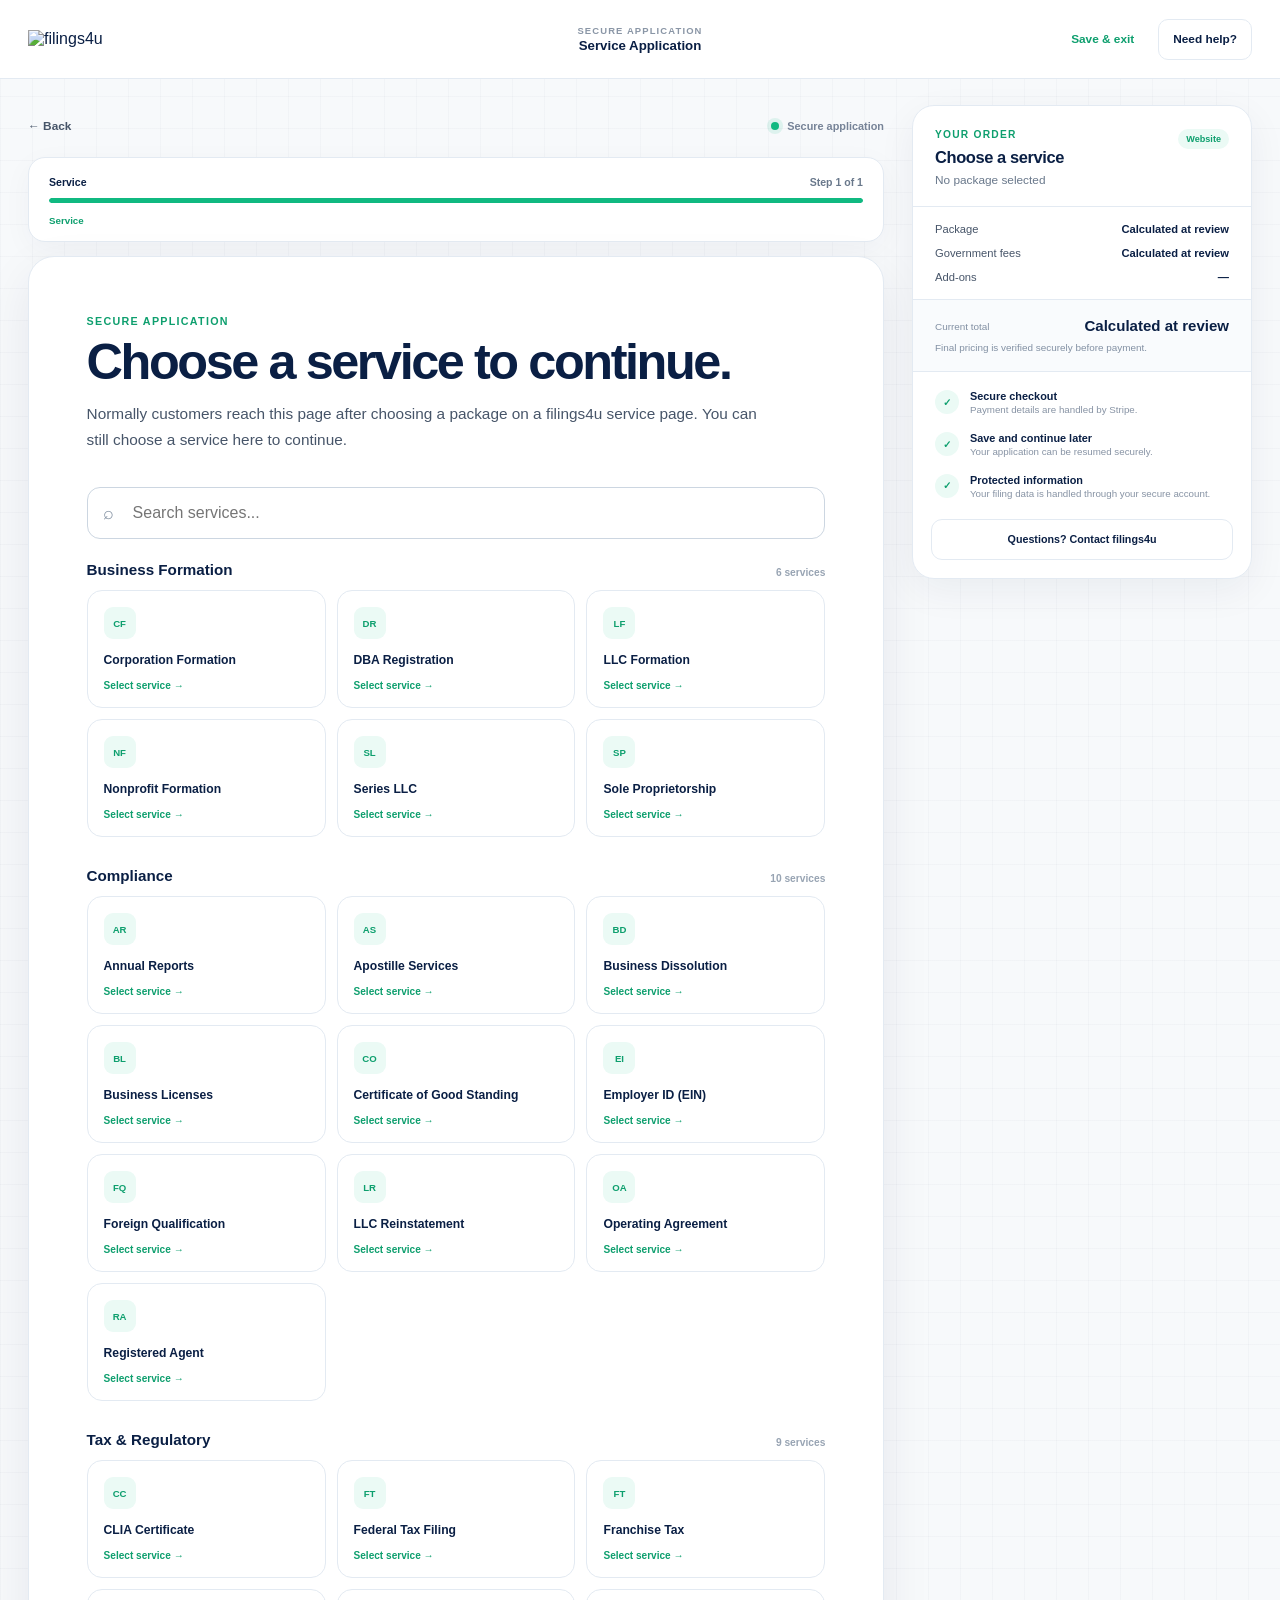
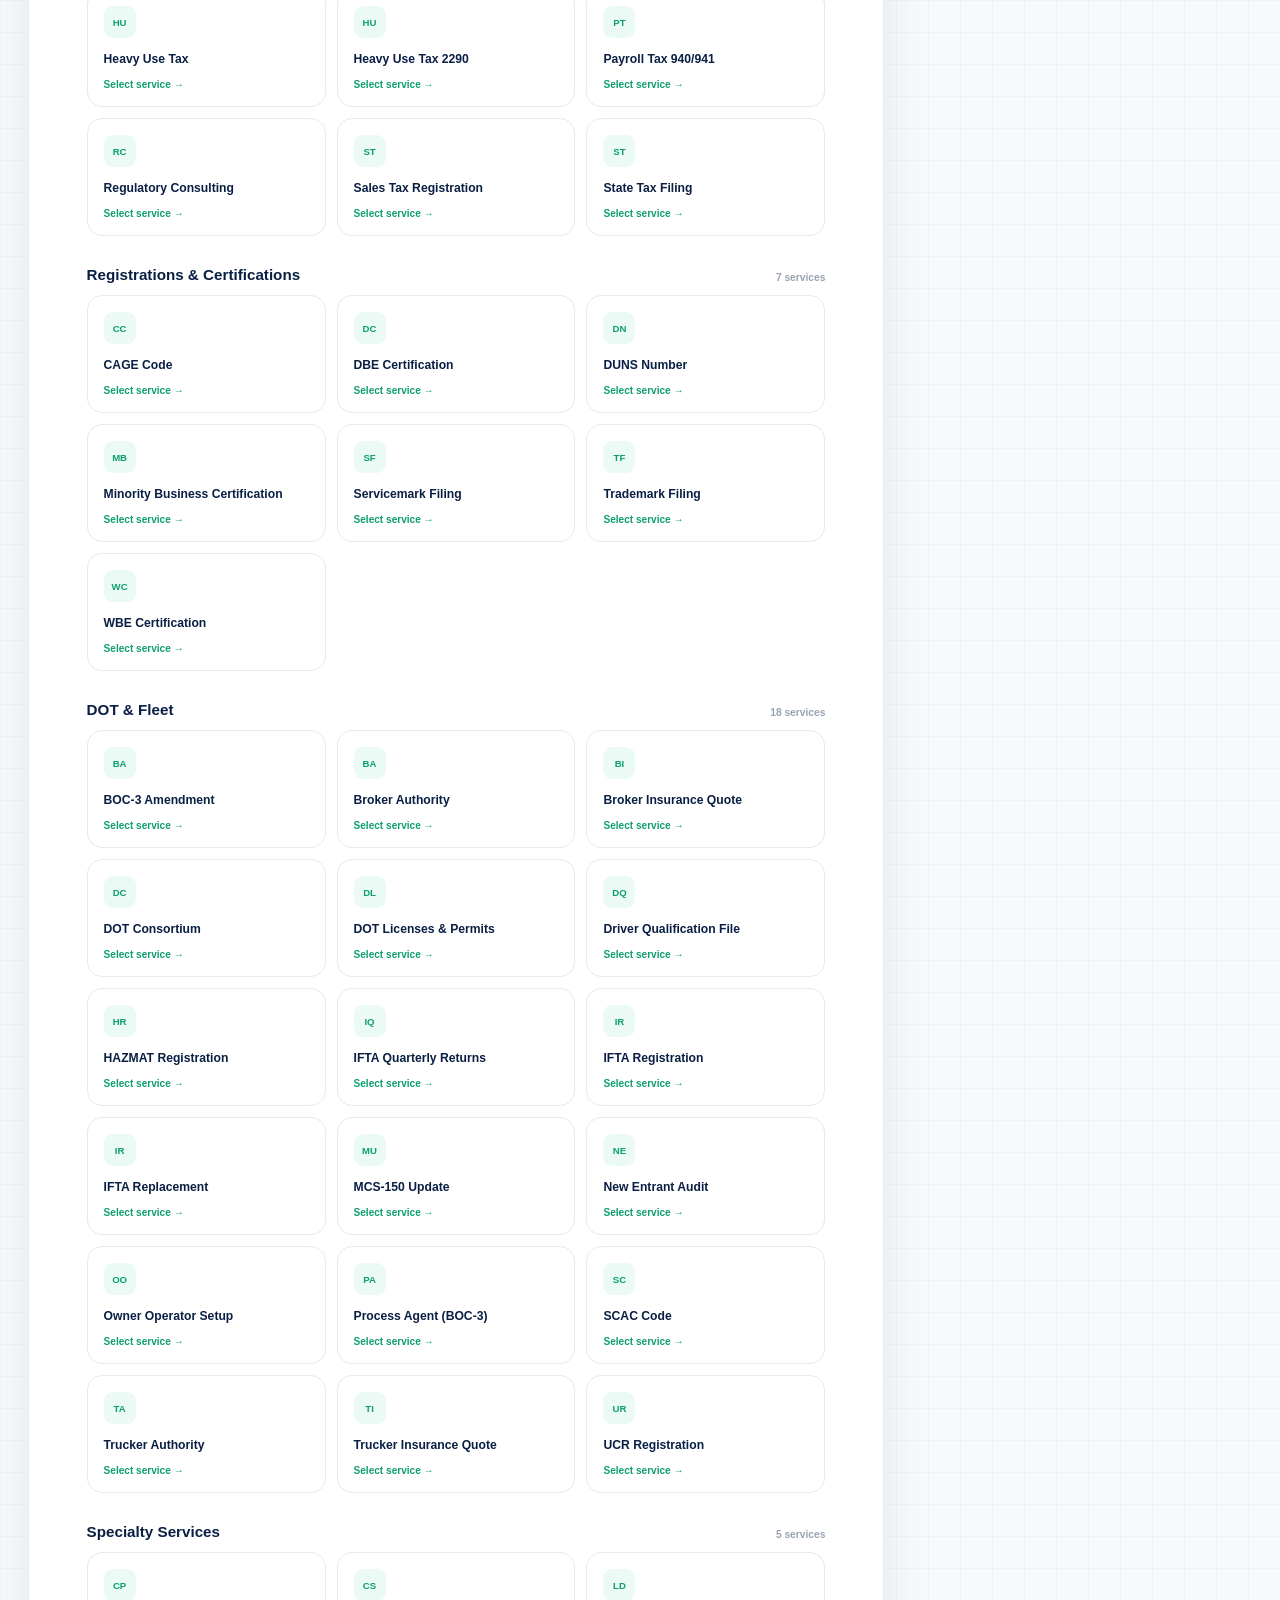
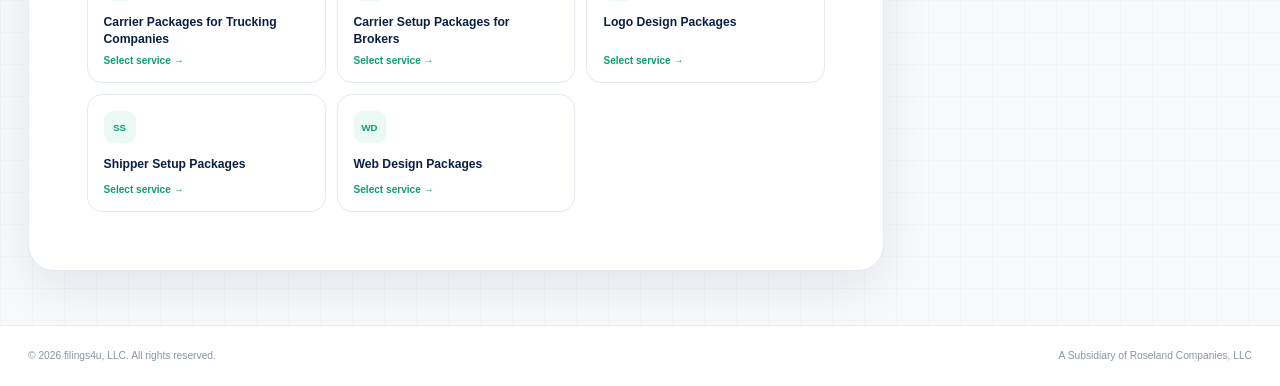
==== wizard-v2-standalone.html @ f7e3b9db "updates" ====
<!doctype html>
<html lang="en">
<head>
  <meta charset="utf-8">
  <meta name="viewport" content="width=device-width,initial-scale=1,viewport-fit=cover">
  <meta name="robots" content="noindex,nofollow,noarchive,nosnippet">
  <meta name="theme-color" content="#10b981">
  <meta name="description" content="Secure filings4u application and checkout wizard.">
  <title>Secure Application | filings4u</title>

  <link rel="icon" href="https://filings4u.com/images/fav.png" type="image/png">
  <style>

:root{
  --navy:#0a1f44;
  --navy-2:#102a56;
  --emerald:#10b981;
  --emerald-dark:#0e9f6e;
  --emerald-soft:#ebfaf5;
  --bg:#f5f8fb;
  --white:#fff;
  --line:#e3eaf2;
  --muted:#69788b;
  --slate:#475569;
  --danger:#b91c1c;
  --shadow:0 18px 50px rgba(10,31,68,.08);
  --radius:24px;
}

*{box-sizing:border-box}

html,body{
  margin:0;
  min-height:100%;
  min-width:320px;
  background:
    linear-gradient(rgba(10,31,68,.022) 1px,transparent 1px),
    linear-gradient(90deg,rgba(10,31,68,.022) 1px,transparent 1px),
    #f7f9fb;
  background-size:32px 32px;
  color:var(--navy);
  font-family:"DM Sans",Arial,sans-serif;
}

body{overflow-x:hidden}
button,input,select,textarea{font:inherit}
button{cursor:pointer}
a{color:inherit}

/* Header */
.f4u-header{
  position:sticky;
  top:0;
  z-index:100;
  border-bottom:1px solid var(--line);
  background:rgba(255,255,255,.97);
  backdrop-filter:blur(16px);
}

.f4u-header__inner{
  width:min(1460px,100%);
  min-height:78px;
  margin:0 auto;
  padding:0 28px;
  display:grid;
  grid-template-columns:1fr auto 1fr;
  align-items:center;
  gap:20px;
}

.f4u-brand{
  width:max-content;
  display:flex;
  align-items:center;
  text-decoration:none;
}

.f4u-brand img{
  display:block;
  width:134px;
  height:auto;
}

.f4u-header__center{
  min-width:0;
  text-align:center;
  display:grid;
  gap:2px;
}

.f4u-header__eyebrow{
  color:#8a96a6;
  text-transform:uppercase;
  letter-spacing:.12em;
  font-size:.59rem;
  font-weight:900;
}

.f4u-header__center strong{
  max-width:440px;
  overflow:hidden;
  text-overflow:ellipsis;
  white-space:nowrap;
  font:800 .83rem Manrope,sans-serif;
  color:var(--navy);
}

.f4u-header__actions{
  display:flex;
  justify-content:flex-end;
  align-items:center;
  gap:9px;
}

.f4u-header-link,
.f4u-header-help{
  min-height:41px;
  border-radius:10px;
  padding:0 14px;
  font-size:.74rem;
  font-weight:900;
}

.f4u-header-link{
  border:1px solid transparent;
  background:transparent;
  color:var(--emerald-dark);
}

.f4u-header-link:hover{background:var(--emerald-soft)}

.f4u-header-help{
  border:1px solid var(--line);
  background:#fff;
  color:var(--navy);
}

.f4u-header-help:hover{border-color:#b8c5d6}

/* Layout */
.f4u-layout{
  width:min(1320px,100%);
  margin:0 auto;
  padding:26px 28px 54px;
  display:grid;
  grid-template-columns:minmax(0,1fr) 340px;
  gap:28px;
  align-items:start;
}

.f4u-main{min-width:0}

.f4u-topline{
  min-height:42px;
  margin-bottom:10px;
  display:flex;
  align-items:center;
  justify-content:space-between;
  gap:16px;
}

.f4u-back{
  border:0;
  background:transparent;
  padding:7px 0;
  color:var(--slate);
  font-size:.74rem;
  font-weight:900;
}

.f4u-back:hover{color:var(--emerald-dark)}

.f4u-security{
  display:flex;
  align-items:center;
  gap:8px;
  color:#768397;
  font-size:.68rem;
  font-weight:900;
}

.f4u-security span{
  width:8px;
  height:8px;
  border-radius:50%;
  background:var(--emerald);
  box-shadow:0 0 0 4px rgba(16,185,129,.11);
}

/* Progress */
.f4u-progress-card{
  margin-bottom:14px;
  padding:18px 20px 15px;
  background:#fff;
  border:1px solid var(--line);
  border-radius:17px;
  box-shadow:0 8px 30px rgba(10,31,68,.04);
}

.f4u-progress-meta{
  display:flex;
  justify-content:space-between;
  gap:12px;
  color:var(--muted);
  font-size:.66rem;
  font-weight:900;
}

.f4u-progress-meta span:first-child{color:var(--navy)}

.f4u-progress-track{
  height:5px;
  margin:10px 0 12px;
  overflow:hidden;
  border-radius:999px;
  background:#edf2f6;
}

.f4u-progress-track span{
  display:block;
  height:100%;
  width:20%;
  border-radius:999px;
  background:var(--emerald);
  transition:width .25s ease;
}

.f4u-progress-steps{
  display:grid;
  grid-template-columns:repeat(5,minmax(0,1fr));
  gap:8px;
}

.f4u-progress-step{
  color:#9aa5b3;
  font-size:.61rem;
  font-weight:800;
  white-space:nowrap;
  overflow:hidden;
  text-overflow:ellipsis;
}

.f4u-progress-step.is-active{color:var(--emerald-dark)}
.f4u-progress-step.is-complete{color:var(--navy)}

/* Content */
.f4u-content-card{
  min-height:650px;
  overflow:hidden;
  border:1px solid var(--line);
  border-radius:26px;
  background:#fff;
  box-shadow:var(--shadow);
}

.f4u-loading{
  min-height:640px;
  display:grid;
  place-items:center;
  color:var(--muted);
  font-size:.8rem;
}

.f4u-panel{
  padding:clamp(30px,4.5vw,58px);
}

.f4u-panel__heading{
  max-width:760px;
  margin-bottom:34px;
}

.f4u-kicker{
  display:block;
  margin-bottom:9px;
  color:var(--emerald-dark);
  text-transform:uppercase;
  letter-spacing:.12em;
  font-size:.67rem;
  font-weight:900;
}

.f4u-panel__heading h1{
  margin:0 0 12px;
  max-width:800px;
  font:800 clamp(2rem,4vw,3.15rem)/1.05 Manrope,sans-serif;
  letter-spacing:-.048em;
  color:var(--navy);
}

.f4u-panel__heading p{
  margin:0;
  max-width:690px;
  color:var(--slate);
  font-size:.96rem;
  line-height:1.72;
}

/* Intro form preview */
.f4u-form-grid{
  display:grid;
  grid-template-columns:repeat(2,minmax(0,1fr));
  gap:18px;
}

.f4u-field{
  display:grid;
  gap:7px;
}

.f4u-field--full{grid-column:1/-1}

.f4u-field label{
  color:var(--navy);
  font-size:.74rem;
  font-weight:900;
}

.f4u-field label span{
  color:#8c98a8;
  font-weight:700;
}

.f4u-field input,
.f4u-field select,
.f4u-field textarea{
  width:100%;
  border:1px solid #ccd6e1;
  border-radius:12px;
  outline:none;
  background:#fff;
  color:var(--navy);
  padding:0 14px;
}

.f4u-field input,
.f4u-field select{min-height:50px}

.f4u-field textarea{
  min-height:112px;
  resize:vertical;
  padding-top:13px;
}

.f4u-field input:focus,
.f4u-field select:focus,
.f4u-field textarea:focus{
  border-color:#6dcbae;
  box-shadow:0 0 0 4px rgba(16,185,129,.09);
}

.f4u-field small{
  color:#8491a2;
  font-size:.64rem;
  line-height:1.45;
}

.f4u-actions{
  margin-top:34px;
  padding-top:24px;
  border-top:1px solid var(--line);
  display:flex;
  align-items:center;
  justify-content:space-between;
  gap:14px;
}

.f4u-actions__note{
  color:#8190a2;
  font-size:.67rem;
  line-height:1.45;
}

.f4u-primary{
  min-height:48px;
  padding:0 20px;
  border:0;
  border-radius:12px;
  background:var(--emerald);
  color:#fff;
  font-weight:900;
  font-size:.76rem;
  box-shadow:0 9px 22px rgba(16,185,129,.18);
}

.f4u-primary:hover{background:var(--emerald-dark)}

.f4u-secondary{
  min-height:48px;
  padding:0 18px;
  border:1px solid var(--line);
  border-radius:12px;
  background:#fff;
  color:var(--navy);
  font-weight:900;
  font-size:.76rem;
}

/* Fallback service selector */
.f4u-service-search{
  position:relative;
  margin-bottom:22px;
}

.f4u-service-search input{
  width:100%;
  min-height:52px;
  padding:0 16px 0 45px;
  border:1px solid #ccd6e1;
  border-radius:13px;
  outline:none;
  background:#fff;
  color:var(--navy);
}

.f4u-service-search input:focus{
  border-color:#70cdb0;
  box-shadow:0 0 0 4px rgba(16,185,129,.09);
}

.f4u-service-search::before{
  content:"⌕";
  position:absolute;
  left:16px;
  top:50%;
  transform:translateY(-50%);
  color:#8290a1;
  font-size:1.15rem;
}

.f4u-service-category{margin-top:30px}
.f4u-service-category:first-of-type{margin-top:0}

.f4u-service-category__head{
  display:flex;
  align-items:flex-end;
  justify-content:space-between;
  gap:16px;
  margin-bottom:12px;
}

.f4u-service-category__head h2{
  margin:0;
  font:800 .95rem Manrope,sans-serif;
}

.f4u-service-category__head span{
  color:#98a4b3;
  font-size:.64rem;
  font-weight:900;
}

.f4u-service-grid{
  display:grid;
  grid-template-columns:repeat(3,minmax(0,1fr));
  gap:11px;
}

.f4u-service-card{
  min-height:118px;
  padding:16px;
  text-align:left;
  border:1px solid var(--line);
  border-radius:15px;
  background:#fff;
  color:inherit;
  display:flex;
  flex-direction:column;
  transition:.18s ease;
}

.f4u-service-card:hover{
  transform:translateY(-2px);
  border-color:#9bd8c4;
  box-shadow:0 10px 25px rgba(10,31,68,.07);
}

.f4u-service-card__icon{
  width:32px;
  height:32px;
  margin-bottom:13px;
  display:grid;
  place-items:center;
  border-radius:9px;
  background:var(--emerald-soft);
  color:var(--emerald-dark);
  font-size:.6rem;
  font-weight:900;
}

.f4u-service-card strong{
  font:800 .76rem/1.35 Manrope,sans-serif;
}

.f4u-service-card small{
  margin-top:auto;
  padding-top:8px;
  color:var(--emerald-dark);
  font-size:.63rem;
  font-weight:900;
}

.f4u-empty{
  padding:38px;
  text-align:center;
  border:1px dashed #cbd5df;
  border-radius:16px;
  color:var(--muted);
}

/* Order Summary */
.f4u-order{
  position:sticky;
  top:104px;
}

.f4u-order__inner{
  overflow:hidden;
  border:1px solid var(--line);
  border-radius:22px;
  background:#fff;
  box-shadow:0 12px 38px rgba(10,31,68,.06);
}

.f4u-order__head{
  padding:23px 22px 19px;
  display:flex;
  justify-content:space-between;
  align-items:flex-start;
  gap:12px;
  border-bottom:1px solid var(--line);
}

.f4u-order__eyebrow{
  display:block;
  margin-bottom:7px;
  color:var(--emerald-dark);
  font-size:.64rem;
  font-weight:900;
  text-transform:uppercase;
  letter-spacing:.12em;
}

.f4u-order__head h2{
  margin:0;
  font:800 1.03rem/1.25 Manrope,sans-serif;
  letter-spacing:-.025em;
}

.f4u-order__head p{
  margin:5px 0 0;
  color:var(--muted);
  font-size:.74rem;
}

.f4u-order__badge{
  flex:0 0 auto;
  padding:5px 8px;
  border-radius:999px;
  background:var(--emerald-soft);
  color:var(--emerald-dark);
  font-size:.57rem;
  font-weight:900;
}

.f4u-order__details{
  padding:16px 22px;
  display:grid;
  gap:12px;
}

.f4u-price-row{
  display:flex;
  justify-content:space-between;
  gap:12px;
  color:var(--slate);
  font-size:.7rem;
}

.f4u-price-row strong{
  color:var(--navy);
  text-align:right;
  font-weight:800;
}

.f4u-order__total{
  padding:17px 22px;
  background:#f9fbfd;
  border-top:1px solid var(--line);
  border-bottom:1px solid var(--line);
}

.f4u-order__total>span{
  display:flex;
  justify-content:space-between;
  gap:12px;
  align-items:flex-end;
}

.f4u-order__total small{
  color:#8290a3;
  font-size:.62rem;
  line-height:1.4;
}

.f4u-order__total strong{
  font:800 .94rem Manrope,sans-serif;
}

.f4u-order__total>small{
  display:block;
  margin-top:7px;
}

.f4u-order__trust{
  padding:18px 22px;
  display:grid;
  gap:15px;
}

.f4u-order__trust>div{
  display:grid;
  grid-template-columns:25px 1fr;
  gap:10px;
  align-items:flex-start;
}

.f4u-order__trust>div>span{
  width:24px;
  height:24px;
  display:grid;
  place-items:center;
  border-radius:50%;
  background:var(--emerald-soft);
  color:var(--emerald-dark);
  font-size:.62rem;
  font-weight:900;
}

.f4u-order__trust p{
  margin:0;
  display:grid;
  gap:1px;
}

.f4u-order__trust strong{
  font-size:.68rem;
}

.f4u-order__trust small{
  color:#8793a4;
  font-size:.61rem;
  line-height:1.4;
}

.f4u-order__help{
  width:calc(100% - 36px);
  margin:0 18px 18px;
  min-height:41px;
  border:1px solid var(--line);
  border-radius:11px;
  background:#fff;
  color:var(--navy);
  font-size:.67rem;
  font-weight:900;
}

.f4u-order__help:hover{background:#f8fafc}

/* Footer */
.f4u-footer{
  border-top:1px solid var(--line);
  background:#fff;
}

.f4u-footer__inner{
  width:min(1320px,100%);
  margin:0 auto;
  min-height:60px;
  padding:14px 28px;
  display:flex;
  justify-content:space-between;
  align-items:center;
  gap:18px;
  color:#8995a5;
  font-size:.64rem;
}

.f4u-mobile-orderbar{display:none}
.f4u-order-drawer-backdrop{display:none}

/* Modal */
.f4u-modal{
  position:fixed;
  inset:0;
  z-index:300;
  display:grid;
  place-items:center;
  padding:20px;
}

.f4u-modal__backdrop{
  position:absolute;
  inset:0;
  background:rgba(4,16,37,.52);
  backdrop-filter:blur(3px);
}

.f4u-modal__card{
  position:relative;
  width:min(560px,100%);
  max-height:85vh;
  overflow:auto;
  padding:27px;
  border-radius:20px;
  background:#fff;
  box-shadow:0 28px 90px rgba(4,16,37,.25);
}

.f4u-modal__close{
  position:absolute;
  right:16px;
  top:14px;
  width:34px;
  height:34px;
  border:0;
  border-radius:50%;
  background:#f5f7fa;
  color:var(--navy);
  font-size:1.1rem;
}

.f4u-modal h2{
  margin:7px 0 8px;
  font:800 1.4rem Manrope,sans-serif;
}

.f4u-modal p{
  margin:0 0 20px;
  color:var(--slate);
  line-height:1.6;
  font-size:.8rem;
}

/* Tablet */
@media(max-width:1040px){
  .f4u-layout{
    grid-template-columns:minmax(0,1fr) 300px;
    gap:18px;
    padding-inline:18px;
  }
  .f4u-header__inner{padding-inline:20px}
  .f4u-service-grid{grid-template-columns:repeat(2,minmax(0,1fr))}
}

/* Mobile */
@media(max-width:800px){
  .f4u-header__inner{
    min-height:68px;
    padding:0 16px;
    grid-template-columns:1fr auto;
  }

  .f4u-brand img{width:108px}
  .f4u-header__center{display:none}
  .f4u-header-link{display:none}

  .f4u-header-help{
    min-height:38px;
    padding:0 11px;
    font-size:.67rem;
  }

  .f4u-mobile-orderbar{
    display:block;
    position:sticky;
    top:68px;
    z-index:90;
    background:#fff;
    border-bottom:1px solid var(--line);
  }

  .f4u-mobile-orderbar button{
    width:100%;
    min-height:60px;
    padding:9px 16px;
    border:0;
    background:#fff;
    display:grid;
    grid-template-columns:minmax(0,1fr) auto auto;
    align-items:center;
    gap:10px;
    text-align:left;
  }

  .f4u-mobile-orderbar button>span:first-child{
    display:grid;
    gap:1px;
    min-width:0;
  }

  .f4u-mobile-orderbar small{
    color:#8a96a6;
    font-size:.59rem;
    font-weight:800;
  }

  .f4u-mobile-orderbar strong{
    overflow:hidden;
    text-overflow:ellipsis;
    white-space:nowrap;
    font:800 .76rem Manrope,sans-serif;
  }

  .f4u-mobile-order-total{
    color:var(--emerald-dark);
    font-size:.7rem;
    font-weight:900;
  }

  .f4u-mobile-order-chevron{
    color:#8b98a9;
    font-size:1rem;
  }

  .f4u-layout{
    display:block;
    padding:0;
  }

  .f4u-topline{
    margin:0;
    padding:10px 16px 7px;
  }

  .f4u-progress-card{
    margin:0 16px 10px;
    padding:14px 15px 12px;
    border-radius:14px;
  }

  .f4u-progress-steps{display:none}

  .f4u-content-card{
    min-height:calc(100vh - 210px);
    border-left:0;
    border-right:0;
    border-radius:0;
    box-shadow:none;
  }

  .f4u-panel{padding:30px 18px 42px}

  .f4u-panel__heading{
    margin-bottom:27px;
  }

  .f4u-panel__heading h1{
    font-size:clamp(2rem,10vw,2.65rem);
  }

  .f4u-form-grid{grid-template-columns:1fr}
  .f4u-field--full{grid-column:auto}

  .f4u-actions{
    align-items:stretch;
    flex-direction:column-reverse;
  }

  .f4u-primary,
  .f4u-secondary{width:100%}

  .f4u-service-grid{grid-template-columns:1fr}

  .f4u-order{
    position:fixed;
    z-index:130;
    left:0;
    right:0;
    bottom:0;
    top:auto;
    padding:10px 12px max(12px,env(safe-area-inset-bottom));
    transform:translateY(110%);
    transition:transform .22s ease;
  }

  .f4u-order.is-open{transform:translateY(0)}

  .f4u-order__inner{
    max-height:78vh;
    overflow:auto;
    border-radius:22px;
    box-shadow:0 -12px 50px rgba(4,16,37,.2);
  }

  .f4u-order-drawer-backdrop{
    position:fixed;
    inset:0;
    z-index:120;
    background:rgba(4,16,37,.45);
    backdrop-filter:blur(2px);
  }

  .f4u-order-drawer-backdrop:not([hidden]){display:block}

  .f4u-footer__inner{
    padding-inline:16px;
    display:grid;
    justify-content:center;
    text-align:center;
    gap:4px;
  }
}

@media(max-width:430px){
  .f4u-security{display:none}
}

/* Wizard v2 live session / quote layer */
.f4u-addon-list{display:grid;gap:12px;margin-top:22px}
.f4u-addon-option{display:grid;grid-template-columns:auto 1fr auto;align-items:center;gap:14px;padding:16px 18px;border:1px solid #dbe4ee;border-radius:14px;background:#fff;cursor:pointer}
.f4u-addon-option input{width:20px;height:20px;accent-color:#10b981}
.f4u-addon-option span{display:grid;gap:4px}.f4u-addon-option strong{color:#0a1f44}.f4u-addon-option small{color:#64748b;line-height:1.45}.f4u-addon-option b{color:#0a1f44;white-space:nowrap}
.f4u-review-lines{display:grid;gap:4px;margin:22px 0}.f4u-review-lines .f4u-price-row{padding:12px 0;border-bottom:1px solid #edf2f7}
button:disabled{opacity:.65;cursor:wait}
@media(max-width:640px){.f4u-addon-option{grid-template-columns:auto 1fr}.f4u-addon-option b{grid-column:2}}

</style>
</head>
<body>
<script>
window.addEventListener("error",function(e){
  console.error("Wizard runtime error:",e.error||e.message);
});
window.addEventListener("unhandledrejection",function(e){
  console.error("Wizard promise rejection:",e.reason);
});
</script>
<div class="f4u-app" id="f4u-app">

  <header class="f4u-header">
    <div class="f4u-header__inner">
      <a class="f4u-brand" href="https://filings4u.com/" aria-label="filings4u home">
        <img src="https://filings4u.com/images/logo.png" alt="filings4u">
      </a>

      <div class="f4u-header__center" id="f4u-header-context">
        <span class="f4u-header__eyebrow">Secure Application</span>
        <strong id="f4u-header-service">Service Application</strong>
      </div>

      <div class="f4u-header__actions">
        <button class="f4u-header-link" id="f4u-save-button" type="button">Save &amp; exit</button>
        <button class="f4u-header-help" id="f4u-help-button" type="button">Need help?</button>
      </div>
    </div>
  </header>

  <div class="f4u-mobile-orderbar" id="f4u-mobile-orderbar">
    <button type="button" id="f4u-mobile-order-toggle" aria-expanded="false">
      <span>
        <small>Your order</small>
        <strong id="f4u-mobile-order-name">Service</strong>
      </span>
      <span class="f4u-mobile-order-total" id="f4u-mobile-order-total">—</span>
      <span class="f4u-mobile-order-chevron" aria-hidden="true">⌄</span>
    </button>
  </div>

  <main class="f4u-layout">
    <section class="f4u-main">

      <div class="f4u-topline">
        <button class="f4u-back" type="button" id="f4u-back-button">← Back</button>

        <div class="f4u-security">
          <span></span>
          Secure application
        </div>
      </div>

      <div class="f4u-progress-card">
        <div class="f4u-progress-meta">
          <span id="f4u-progress-label">Application</span>
          <span id="f4u-progress-count">Step 1 of 5</span>
        </div>

        <div class="f4u-progress-track" aria-hidden="true">
          <span id="f4u-progress-bar"></span>
        </div>

        <div class="f4u-progress-steps" id="f4u-progress-steps"></div>
      </div>

      <div class="f4u-content-card" id="f4u-wizard-root" aria-live="polite">
        <div class="f4u-loading">Preparing your application…</div>
      </div>

    </section>

    <aside class="f4u-order" id="f4u-order-panel">
      <div class="f4u-order__inner">
        <div class="f4u-order__head">
          <div>
            <span class="f4u-order__eyebrow">Your order</span>
            <h2 id="f4u-order-service">Service</h2>
            <p id="f4u-order-package">Package</p>
          </div>
          <span class="f4u-order__badge" id="f4u-order-entry">Website</span>
        </div>

        <div class="f4u-order__details" id="f4u-order-details">
          <div class="f4u-price-row">
            <span>Package</span>
            <strong id="f4u-order-package-price">Calculated at review</strong>
          </div>
          <div class="f4u-price-row">
            <span>Government fees</span>
            <strong id="f4u-order-government-fee">Calculated at review</strong>
          </div>
          <div class="f4u-price-row">
            <span>Add-ons</span>
            <strong id="f4u-order-addon-price">—</strong>
          </div>
        </div>

        <div class="f4u-order__total">
          <span>
            <small>Current total</small>
            <strong id="f4u-order-total">Calculated at review</strong>
          </span>
          <small>Final pricing is verified securely before payment.</small>
        </div>

        <div class="f4u-order__trust">
          <div><span>✓</span><p><strong>Secure checkout</strong><small>Payment details are handled by Stripe.</small></p></div>
          <div><span>✓</span><p><strong>Save and continue later</strong><small>Your application can be resumed securely.</small></p></div>
          <div><span>✓</span><p><strong>Protected information</strong><small>Your filing data is handled through your secure account.</small></p></div>
        </div>

        <button class="f4u-order__help" id="f4u-order-help" type="button">Questions? Contact filings4u</button>
      </div>
    </aside>
  </main>

  <footer class="f4u-footer">
    <div class="f4u-footer__inner">
      <span>© 2026 filings4u, LLC. All rights reserved.</span>
      <span>A Subsidiary of Roseland Companies, LLC</span>
    </div>
  </footer>

</div>

<div class="f4u-order-drawer-backdrop" id="f4u-order-drawer-backdrop" hidden></div>

<script>
window.F4U_WIZARD_CONFIG=Object.freeze({
  supabaseUrl:"https://lrbimrlbskjweynxlgas.supabase.co",
  supabasePublishableKey:"sb_publishable_RlmqwQM8ATOc7-ML9hvwgw_UljUEavh",
  functionsBaseUrl:"https://lrbimrlbskjweynxlgas.supabase.co/functions/v1",
  environment:"production",
  wizardUrl:"https://wizard.filings4u.com/wizard-v2.html",
  websiteUrl:"https://filings4u.com"
});
</script>
<script>
  window.__F4U_BOOT_WATCHDOG__=setTimeout(function(){
    var root=document.getElementById("f4u-wizard-root");
    if(root && /Preparing your application|Opening your secure application|Starting your secure application/.test(root.textContent||"")){
      root.innerHTML='<section class="f4u-panel"><div class="f4u-panel__heading"><span class="f4u-kicker">Secure application</span><h1>We could not start the application.</h1><p>The wizard interface loaded, but its application module did not finish starting. Refresh this page once. If it continues, return to the service page and start the application again.</p></div><div class="f4u-actions"><a class="f4u-primary" href="https://filings4u.com/get-started.html">Return to services</a></div></section>';
    }
  },8000);
</script>
<script>
window.__F4U_INLINE_REGISTRY__={"version":2,"service_count":55,"services":[{"key":"annual-reports","title":"Annual Reports","category":"Compliance","enabled":true,"requires_jurisdiction":null,"requires_authorization":null,"form_module":"assets/js/forms/annual-reports.js"},{"key":"apostille-services","title":"Apostille Services","category":"Compliance","enabled":true,"requires_jurisdiction":null,"requires_authorization":null,"form_module":"assets/js/forms/apostille-services.js"},{"key":"boc-3-amendment","title":"BOC-3 Amendment","category":"DOT & Fleet","enabled":true,"requires_jurisdiction":null,"requires_authorization":null,"form_module":"assets/js/forms/boc-3-amendment.js"},{"key":"broker-authority","title":"Broker Authority","category":"DOT & Fleet","enabled":true,"requires_jurisdiction":null,"requires_authorization":null,"form_module":"assets/js/forms/broker-authority.js"},{"key":"broker-insurance-quote","title":"Broker Insurance Quote","category":"DOT & Fleet","enabled":true,"requires_jurisdiction":null,"requires_authorization":null,"form_module":"assets/js/forms/broker-insurance-quote.js"},{"key":"business-licenses","title":"Business Licenses","category":"Compliance","enabled":true,"requires_jurisdiction":null,"requires_authorization":null,"form_module":"assets/js/forms/business-licenses.js"},{"key":"cage-code","title":"CAGE Code","category":"Registrations & Certifications","enabled":true,"requires_jurisdiction":null,"requires_authorization":null,"form_module":"assets/js/forms/cage-code.js"},{"key":"certificate-of-good-standing","title":"Certificate of Good Standing","category":"Compliance","enabled":true,"requires_jurisdiction":null,"requires_authorization":null,"form_module":"assets/js/forms/certificate-of-good-standing.js"},{"key":"clia-certificate","title":"CLIA Certificate","category":"Tax & Regulatory","enabled":true,"requires_jurisdiction":null,"requires_authorization":null,"form_module":"assets/js/forms/clia-certificate.js"},{"key":"corporations","title":"Corporation Formation","category":"Business Formation","enabled":true,"requires_jurisdiction":null,"requires_authorization":null,"form_module":"assets/js/forms/corporations.js"},{"key":"dba-registration","title":"DBA Registration","category":"Business Formation","enabled":true,"requires_jurisdiction":null,"requires_authorization":null,"form_module":"assets/js/forms/dba-registration.js"},{"key":"dbe-certification","title":"DBE Certification","category":"Registrations & Certifications","enabled":true,"requires_jurisdiction":null,"requires_authorization":null,"form_module":"assets/js/forms/dbe-certification.js"},{"key":"dissolution","title":"Business Dissolution","category":"Compliance","enabled":true,"requires_jurisdiction":null,"requires_authorization":null,"form_module":"assets/js/forms/dissolution.js"},{"key":"dot-consortium","title":"DOT Consortium","category":"DOT & Fleet","enabled":true,"requires_jurisdiction":null,"requires_authorization":null,"form_module":"assets/js/forms/dot-consortium.js"},{"key":"dot-permits","title":"DOT Licenses & Permits","category":"DOT & Fleet","enabled":true,"requires_jurisdiction":null,"requires_authorization":null,"form_module":"assets/js/forms/dot-permits.js"},{"key":"driver-file","title":"Driver Qualification File","category":"DOT & Fleet","enabled":true,"requires_jurisdiction":null,"requires_authorization":null,"form_module":"assets/js/forms/driver-file.js"},{"key":"duns-number","title":"DUNS Number","category":"Registrations & Certifications","enabled":true,"requires_jurisdiction":null,"requires_authorization":null,"form_module":"assets/js/forms/duns-number.js"},{"key":"employer-id-ein","title":"Employer ID (EIN)","category":"Compliance","enabled":true,"requires_jurisdiction":null,"requires_authorization":null,"form_module":"assets/js/forms/employer-id-ein.js"},{"key":"federal-tax","title":"Federal Tax Filing","category":"Tax & Regulatory","enabled":true,"requires_jurisdiction":null,"requires_authorization":null,"form_module":"assets/js/forms/federal-tax.js"},{"key":"foreign-qualification","title":"Foreign Qualification","category":"Compliance","enabled":true,"requires_jurisdiction":null,"requires_authorization":null,"form_module":"assets/js/forms/foreign-qualification.js"},{"key":"franchise-tax","title":"Franchise Tax","category":"Tax & Regulatory","enabled":true,"requires_jurisdiction":null,"requires_authorization":null,"form_module":"assets/js/forms/franchise-tax.js"},{"key":"hazmat-registration","title":"HAZMAT Registration","category":"DOT & Fleet","enabled":true,"requires_jurisdiction":null,"requires_authorization":null,"form_module":"assets/js/forms/hazmat-registration.js"},{"key":"heavy-use-tax","title":"Heavy Use Tax","category":"Tax & Regulatory","enabled":true,"requires_jurisdiction":null,"requires_authorization":null,"form_module":"assets/js/forms/heavy-use-tax.js"},{"key":"heavy-use-tax-2290","title":"Heavy Use Tax 2290","category":"Tax & Regulatory","enabled":true,"requires_jurisdiction":null,"requires_authorization":null,"form_module":"assets/js/forms/heavy-use-tax-2290.js"},{"key":"ifta-quarterly-returns","title":"IFTA Quarterly Returns","category":"DOT & Fleet","enabled":true,"requires_jurisdiction":null,"requires_authorization":null,"form_module":"assets/js/forms/ifta-quarterly-returns.js"},{"key":"ifta-registration","title":"IFTA Registration","category":"DOT & Fleet","enabled":true,"requires_jurisdiction":null,"requires_authorization":null,"form_module":"assets/js/forms/ifta-registration.js"},{"key":"ifta-replacement","title":"IFTA Replacement","category":"DOT & Fleet","enabled":true,"requires_jurisdiction":null,"requires_authorization":null,"form_module":"assets/js/forms/ifta-replacement.js"},{"key":"llc-formation","title":"LLC Formation","category":"Business Formation","enabled":true,"requires_jurisdiction":null,"requires_authorization":null,"form_module":"assets/js/forms/llc-formation.js"},{"key":"llc-reinstatement","title":"LLC Reinstatement","category":"Compliance","enabled":true,"requires_jurisdiction":null,"requires_authorization":null,"form_module":"assets/js/forms/llc-reinstatement.js"},{"key":"mcs-150-update","title":"MCS-150 Update","category":"DOT & Fleet","enabled":true,"requires_jurisdiction":null,"requires_authorization":null,"form_module":"assets/js/forms/mcs-150-update.js"},{"key":"minority-certificate","title":"Minority Business Certification","category":"Registrations & Certifications","enabled":true,"requires_jurisdiction":null,"requires_authorization":null,"form_module":"assets/js/forms/minority-certificate.js"},{"key":"new-entrant-audit","title":"New Entrant Audit","category":"DOT & Fleet","enabled":true,"requires_jurisdiction":null,"requires_authorization":null,"form_module":"assets/js/forms/new-entrant-audit.js"},{"key":"nonprofits","title":"Nonprofit Formation","category":"Business Formation","enabled":true,"requires_jurisdiction":null,"requires_authorization":null,"form_module":"assets/js/forms/nonprofits.js"},{"key":"operating-agreement","title":"Operating Agreement","category":"Compliance","enabled":true,"requires_jurisdiction":null,"requires_authorization":null,"form_module":"assets/js/forms/operating-agreement.js"},{"key":"owner-operators","title":"Owner Operator Setup","category":"DOT & Fleet","enabled":true,"requires_jurisdiction":null,"requires_authorization":null,"form_module":"assets/js/forms/owner-operators.js"},{"key":"payroll-tax-940-941","title":"Payroll Tax 940/941","category":"Tax & Regulatory","enabled":true,"requires_jurisdiction":null,"requires_authorization":null,"form_module":"assets/js/forms/payroll-tax-940-941.js"},{"key":"process-agents-boc-3","title":"Process Agent (BOC-3)","category":"DOT & Fleet","enabled":true,"requires_jurisdiction":null,"requires_authorization":null,"form_module":"assets/js/forms/process-agents-boc-3.js"},{"key":"registered-agent","title":"Registered Agent","category":"Compliance","enabled":true,"requires_jurisdiction":null,"requires_authorization":null,"form_module":"assets/js/forms/registered-agent.js"},{"key":"regulatory-consulting","title":"Regulatory Consulting","category":"Tax & Regulatory","enabled":true,"requires_jurisdiction":null,"requires_authorization":null,"form_module":"assets/js/forms/regulatory-consulting.js"},{"key":"sales-tax-registration","title":"Sales Tax Registration","category":"Tax & Regulatory","enabled":true,"requires_jurisdiction":null,"requires_authorization":null,"form_module":"assets/js/forms/sales-tax-registration.js"},{"key":"scac-code","title":"SCAC Code","category":"DOT & Fleet","enabled":true,"requires_jurisdiction":null,"requires_authorization":null,"form_module":"assets/js/forms/scac-code.js"},{"key":"series-llc","title":"Series LLC","category":"Business Formation","enabled":true,"requires_jurisdiction":null,"requires_authorization":null,"form_module":"assets/js/forms/series-llc.js"},{"key":"servicemark-filing","title":"Servicemark Filing","category":"Registrations & Certifications","enabled":true,"requires_jurisdiction":null,"requires_authorization":null,"form_module":"assets/js/forms/servicemark-filing.js"},{"key":"sole-proprietorship","title":"Sole Proprietorship","category":"Business Formation","enabled":true,"requires_jurisdiction":null,"requires_authorization":null,"form_module":"assets/js/forms/sole-proprietorship.js"},{"key":"state-tax","title":"State Tax Filing","category":"Tax & Regulatory","enabled":true,"requires_jurisdiction":null,"requires_authorization":null,"form_module":"assets/js/forms/state-tax.js"},{"key":"trademark-filing","title":"Trademark Filing","category":"Registrations & Certifications","enabled":true,"requires_jurisdiction":null,"requires_authorization":null,"form_module":"assets/js/forms/trademark-filing.js"},{"key":"trucker-authority","title":"Trucker Authority","category":"DOT & Fleet","enabled":true,"requires_jurisdiction":null,"requires_authorization":null,"form_module":"assets/js/forms/trucker-authority.js"},{"key":"trucker-insurance-quote","title":"Trucker Insurance Quote","category":"DOT & Fleet","enabled":true,"requires_jurisdiction":null,"requires_authorization":null,"form_module":"assets/js/forms/trucker-insurance-quote.js"},{"key":"ucr-registration","title":"UCR Registration","category":"DOT & Fleet","enabled":true,"requires_jurisdiction":null,"requires_authorization":null,"form_module":"assets/js/forms/ucr-registration.js"},{"key":"wbe-certification","title":"WBE Certification","category":"Registrations & Certifications","enabled":true,"requires_jurisdiction":null,"requires_authorization":null,"form_module":"assets/js/forms/wbe-certification.js"},{"key":"web-design-packages","title":"Web Design Packages","category":"Specialty Services","enabled":true,"requires_jurisdiction":null,"requires_authorization":null,"form_module":"assets/js/forms/web-design-packages.js"},{"key":"logo-design-packages","title":"Logo Design Packages","category":"Specialty Services","enabled":true,"requires_jurisdiction":null,"requires_authorization":null,"form_module":"assets/js/forms/logo-design-packages.js"},{"key":"shipper-packages","title":"Shipper Setup Packages","category":"Specialty Services","enabled":true,"requires_jurisdiction":null,"requires_authorization":null,"form_module":"assets/js/forms/shipper-packages.js"},{"key":"carrier-packages-brokers","title":"Carrier Setup Packages for Brokers","category":"Specialty Services","enabled":true,"requires_jurisdiction":null,"requires_authorization":null,"form_module":"assets/js/forms/carrier-packages-brokers.js"},{"key":"carrier-packages-truckers","title":"Carrier Packages for Trucking Companies","category":"Specialty Services","enabled":true,"requires_jurisdiction":null,"requires_authorization":null,"form_module":"assets/js/forms/carrier-packages-truckers.js"}]};
</script>
<script>
const CFG=window.F4U_WIZARD_CONFIG;
const TOKEN_KEY="f4u_wizard_v2_session_token";

function accessToken(){
  try{
    const keys=Object.keys(localStorage).filter(k=>k.startsWith("sb-")&&k.endsWith("-auth-token"));
    for(const key of keys){
      const raw=localStorage.getItem(key);
      if(!raw) continue;
      const parsed=JSON.parse(raw);
      const token=parsed?.access_token||parsed?.currentSession?.access_token;
      if(token) return token;
    }
  }catch(_){}
  return "";
}
async function callFunction(name,body,{auth=true}={}){
  const headers={"Content-Type":"application/json","apikey":CFG.supabasePublishableKey};
  const jwt=auth?accessToken():"";
  if(jwt) headers.Authorization=`Bearer ${jwt}`;
  const res=await fetch(`${CFG.functionsBaseUrl}/${name}`,{
    method:"POST",headers,body:JSON.stringify(body),cache:"no-store",credentials:"omit"
  });
  let data={}; try{data=await res.json();}catch(_){}
  if(!res.ok){const e=new Error(data.error||`Request failed (${res.status})`);e.code=data.error||"request_failed";e.status=res.status;e.data=data;throw e;}
  return data;
}
function setSessionToken(token){if(token) sessionStorage.setItem(TOKEN_KEY,token);}
function getSessionToken(){return sessionStorage.getItem(TOKEN_KEY)||"";}
function clearSessionToken(){sessionStorage.removeItem(TOKEN_KEY);}
async function bootstrapService(service){return callFunction("wizard-v2-bootstrap",{service},{auth:false});}
async function mintHandoff(payload){return callFunction("wizard-v2-handoff",{action:"mint",...payload});}
async function consumeHandoff(token){const data=await callFunction("wizard-v2-session",{action:"consume",handoff_token:token});setSessionToken(data.session_token);return data;}
async function resumeSession(){const token=getSessionToken();if(!token) throw new Error("No saved session.");return callFunction("wizard-v2-session",{action:"resume",session_token:token});}
async function saveStep(step_key,answers){const token=getSessionToken();if(!token) throw new Error("No active session.");return callFunction("wizard-v2-session",{action:"save",session_token:token,step_key,answers});}
async function createQuote(addon_keys=[]){const token=getSessionToken();if(!token) throw new Error("No active session.");return callFunction("wizard-v2-quote",{session_token:token,addon_keys});}



const root=document.getElementById("f4u-wizard-root");
const orderPanel=document.getElementById("f4u-order-panel");
const orderBackdrop=document.getElementById("f4u-order-drawer-backdrop");
const orderToggle=document.getElementById("f4u-mobile-order-toggle");

const state={
  entryMode:"public",
  serviceKey:"",
  serviceTitle:"",
  planKey:"",
  planTitle:"",
  jurisdiction:"",
  activeStep:0,
  steps:[],
  session:null,
  bootstrap:null,
  answers:{},
  selectedAddons:[],
  quote:null
};

const PLAN_TITLES={
  starter:"Starter",
  compliance:"Compliance",
  enterprise:"Enterprise",
  launch:"Launch",
  business:"Business",
  growth:"Growth",
  essential:"Essential",
  brand:"Brand",
  signature:"Signature",
  "shipper-basic":"Shipper Basic",
  "shipper-pro":"Shipper Pro",
  "shipper-complete":"Shipper Complete",
  "carrier-basic":"Carrier Basic",
  "carrier-pro":"Carrier Pro",
  "carrier-complete":"Carrier Complete",
  "carrier-ready":"Carrier Ready",
  "fleet-ready":"Fleet Ready"
};

const SERVICE_BEHAVIOR={
  "llc-formation":{jurisdiction:true,authorization:true},
  "corporations":{jurisdiction:true,authorization:true},
  "nonprofits":{jurisdiction:true,authorization:true},
  "series-llc":{jurisdiction:true,authorization:true},
  "dba-registration":{jurisdiction:true,authorization:true},
  "sole-proprietorship":{jurisdiction:true,authorization:false},
  "foreign-qualification":{jurisdiction:true,authorization:true},
  "annual-reports":{jurisdiction:true,authorization:true},
  "registered-agent":{jurisdiction:true,authorization:true},
  "llc-reinstatement":{jurisdiction:true,authorization:true},
  "dissolution":{jurisdiction:true,authorization:true},
  "business-licenses":{jurisdiction:true,authorization:false},
  "state-tax":{jurisdiction:true,authorization:true},
  "franchise-tax":{jurisdiction:true,authorization:true},
  "sales-tax-registration":{jurisdiction:true,authorization:true},
  "web-design-packages":{jurisdiction:false,authorization:false},
  "logo-design-packages":{jurisdiction:false,authorization:false},
  "shipper-packages":{jurisdiction:false,authorization:false},
  "carrier-packages-brokers":{jurisdiction:false,authorization:false},
  "carrier-packages-truckers":{jurisdiction:false,authorization:false}
};

function esc(v){
  return String(v??"").replace(/[&<>"']/g,m=>({"&":"&amp;","<":"&lt;",">":"&gt;",'"':"&quot;","'":"&#39;"}[m]));
}

async function loadRegistry(){
  return window.__F4U_INLINE_REGISTRY__;
}

function normalizeEntry(value){
  value=String(value||"public").toLowerCase();
  return ["public","client","admin"].includes(value)?value:"public";
}

function planTitle(key){
  if(!key) return "";
  return PLAN_TITLES[key] || key.split("-").map(x=>x.charAt(0).toUpperCase()+x.slice(1)).join(" ");
}

function serviceBehavior(){
  if(state.bootstrap?.service){return {jurisdiction:!!state.bootstrap.service.requires_jurisdiction,authorization:!!state.bootstrap.service.requires_poa};}
  const configured=SERVICE_BEHAVIOR[state.serviceKey];
  if(configured) return configured;
  const category=window.__F4U_SERVICE__?.category||"";
  const jurisdiction=/Business Formation|Compliance|Tax & Regulatory/.test(category);
  return {jurisdiction,authorization:false};
}

function buildSteps(){
  const behavior=serviceBehavior();
  const steps=[];
  if(behavior.jurisdiction && !state.jurisdiction) steps.push({key:"jurisdiction",title:"Jurisdiction"});
  steps.push({key:"application",title:"Application"});
  steps.push({key:"addons",title:"Add-ons"});
  if(behavior.authorization) steps.push({key:"authorization",title:"Authorization"});
  steps.push({key:"review",title:"Review"});
  steps.push({key:"payment",title:"Payment"});
  state.steps=steps;
  state.activeStep=Math.min(state.activeStep,Math.max(steps.length-1,0));
}

function currentStep(){
  return state.steps[state.activeStep]||{key:"application",title:"Application"};
}

function updateProgress(){
  const step=currentStep();
  const count=state.steps.length||1;
  const current=state.activeStep+1;

  document.getElementById("f4u-progress-label").textContent=step.title;
  document.getElementById("f4u-progress-count").textContent=`Step ${current} of ${count}`;
  document.getElementById("f4u-progress-bar").style.width=`${Math.round((current/count)*100)}%`;

  const holder=document.getElementById("f4u-progress-steps");
  holder.style.gridTemplateColumns=`repeat(${count},minmax(0,1fr))`;
  holder.innerHTML=state.steps.map((s,i)=>`
    <span class="f4u-progress-step ${i===state.activeStep?"is-active":i<state.activeStep?"is-complete":""}">
      ${esc(s.title)}
    </span>
  `).join("");
}

function updateShell(){
  const service=state.serviceTitle||"Service Application";
  const plan=state.planTitle||"Package selected on service page";

  document.getElementById("f4u-header-service").textContent=service;
  document.getElementById("f4u-order-service").textContent=service;
  document.getElementById("f4u-order-package").textContent=plan;
  document.getElementById("f4u-mobile-order-name").textContent=service;
  document.getElementById("f4u-order-entry").textContent=
    state.entryMode==="admin"?"Admin Assisted":state.entryMode==="client"?"Client Portal":"Website";

  updateProgress();
}

function openOrder(){
  orderPanel.classList.add("is-open");
  orderBackdrop.hidden=false;
  orderToggle?.setAttribute("aria-expanded","true");
  document.body.style.overflow="hidden";
}

function closeOrder(){
  orderPanel.classList.remove("is-open");
  orderBackdrop.hidden=true;
  orderToggle?.setAttribute("aria-expanded","false");
  document.body.style.overflow="";
}

orderToggle?.addEventListener("click",()=>orderPanel.classList.contains("is-open")?closeOrder():openOrder());
orderBackdrop?.addEventListener("click",closeOrder);
document.addEventListener("keydown",e=>{if(e.key==="Escape")closeOrder();});

function makeServiceUrl(serviceKey,planKey=""){
  const url=new URL(location.href);
  url.searchParams.set("service",serviceKey);
  if(planKey) url.searchParams.set("plan",planKey);
  return url;
}

function getRecord(registry,key){
  return (registry.services||[]).find(x=>x.key===key&&x.enabled!==false)||null;
}

function renderFallbackChooser(registry){
  state.steps=[{key:"service",title:"Service"}];
  state.activeStep=0;
  updateProgress();

  document.getElementById("f4u-order-service").textContent="Choose a service";
  document.getElementById("f4u-order-package").textContent="No package selected";
  document.getElementById("f4u-mobile-order-name").textContent="Choose a service";

  const grouped={};
  (registry.services||[]).filter(x=>x.enabled!==false).forEach(s=>{
    const category=s.category||"Other Services";
    (grouped[category] ||= []).push(s);
  });

  const order=["Business Formation","Compliance","Tax & Regulatory","Registrations & Certifications","DOT & Fleet","Specialty Services","Other Services"];

  root.innerHTML=`
    <section class="f4u-panel">
      <div class="f4u-panel__heading">
        <span class="f4u-kicker">${state.entryMode==="admin"?"Admin assisted order":state.entryMode==="client"?"Order another service":"Secure application"}</span>
        <h1>Choose a service to continue.</h1>
        <p>${state.entryMode==="public"
          ?"Normally customers reach this page after choosing a package on a filings4u service page. You can still choose a service here to continue."
          :state.entryMode==="client"
            ?"Select the service you want to order. Your account information can be reused once the database layer is connected."
            :"Select the service for this assisted order. The same application used by customers will be loaded here."}</p>
      </div>

      <div class="f4u-service-search">
        <input id="f4u-service-search-input" type="search" placeholder="Search services..." autocomplete="off">
      </div>

      <div id="f4u-service-groups">
        ${order.filter(c=>grouped[c]?.length).map(category=>`
          <section class="f4u-service-category">
            <div class="f4u-service-category__head">
              <h2>${esc(category)}</h2>
              <span>${grouped[category].length} services</span>
            </div>
            <div class="f4u-service-grid">
              ${grouped[category].sort((a,b)=>a.title.localeCompare(b.title)).map(service=>{
                const initials=service.title.split(/\s+/).filter(Boolean).slice(0,2).map(x=>x[0]).join("").toUpperCase();
                return `
                  <button class="f4u-service-card" type="button"
                    data-service="${esc(service.key)}"
                    data-search="${esc((service.title+" "+category).toLowerCase())}">
                    <span class="f4u-service-card__icon">${esc(initials)}</span>
                    <strong>${esc(service.title)}</strong>
                    <small>Select service →</small>
                  </button>
                `;
              }).join("")}
            </div>
          </section>
        `).join("")}
      </div>

      <div class="f4u-empty" id="f4u-service-empty" hidden>No services match your search.</div>
    </section>
  `;

  root.querySelectorAll("[data-service]").forEach(btn=>{
    btn.addEventListener("click",()=>{
      const service=btn.dataset.service;
      const record=getRecord(registry,service);
      const url=makeServiceUrl(service);
      history.pushState({service},"",url);
      startService(record,"");
    });
  });

  const input=document.getElementById("f4u-service-search-input");
  input?.addEventListener("input",()=>{
    const q=input.value.trim().toLowerCase();
    let total=0;
    root.querySelectorAll(".f4u-service-category").forEach(section=>{
      let visible=0;
      section.querySelectorAll(".f4u-service-card").forEach(card=>{
        const show=!q||card.dataset.search.includes(q);
        card.hidden=!show;
        if(show){visible++;total++;}
      });
      section.hidden=visible===0;
    });
    document.getElementById("f4u-service-empty").hidden=total!==0;
  });
}

function renderMissingPlan(){
  state.steps=[{key:"package",title:"Package"}];
  state.activeStep=0;
  updateProgress();

  root.innerHTML=`
    <section class="f4u-panel">
      <div class="f4u-panel__heading">
        <span class="f4u-kicker">${esc(state.serviceTitle)}</span>
        <h1>Select your package on the service page.</h1>
        <p>This wizard is designed for customers who already selected a pricing plan. Return to the service page, choose your package, and the wizard will open directly at the application.</p>
      </div>

      <div class="f4u-empty">
        <strong style="display:block;color:#0a1f44;margin-bottom:8px">${esc(state.serviceTitle)}</strong>
        Package information is required before the customer application begins.
      </div>

      <div class="f4u-actions">
        <span class="f4u-actions__note">The Admin and Client Portal entry modes can choose service/package inside their own order flow later.</span>
        <button class="f4u-primary" type="button" id="f4u-return-service">Return to service page</button>
      </div>
    </section>
  `;
  document.getElementById("f4u-return-service")?.addEventListener("click",()=>{
    location.href="https://filings4u.com/get-started.html";
  });
}

function startService(record,planKey){
  window.__F4U_SERVICE__=record;
  state.serviceKey=record.key;
  state.serviceTitle=record.title;
  state.planKey=planKey||"";
  state.planTitle=planTitle(planKey);
  state.activeStep=0;

  buildSteps();
  updateShell();

  if(state.entryMode==="public" && !state.planKey){
    renderMissingPlan();
    return;
  }

  renderCurrentStep();
}

function renderCurrentStep(){
  const step=currentStep();
  updateProgress();

  if(step.key==="jurisdiction"){
    renderJurisdiction();
  }else if(step.key==="application"){
    renderApplication();
  }else if(step.key==="addons"){
    renderAddons();
  }else if(step.key==="authorization"){
    renderPlaceholder("Authorization","Required signatures or power-of-attorney fields will appear here only for services that need them.");
  }else if(step.key==="review"){
    renderReview();
  }else if(step.key==="payment"){
    renderPlaceholder("Secure checkout","Stripe Elements will be mounted here after the database and payment functions are built.");
  }
}

function nextStep(){
  if(state.activeStep<state.steps.length-1){
    state.activeStep++;
    renderCurrentStep();
    window.scrollTo({top:0,behavior:"smooth"});
  }
}

function prevStep(){
  if(state.activeStep>0){
    state.activeStep--;
    renderCurrentStep();
  }else{
    history.back();
  }
}

function renderJurisdiction(){
  root.innerHTML=`
    <section class="f4u-panel">
      <div class="f4u-panel__heading">
        <span class="f4u-kicker">${esc(state.serviceTitle)} · ${esc(state.planTitle)}</span>
        <h1>Where will this filing apply?</h1>
        <p>Select the jurisdiction required for this service. State-specific pricing and requirements will be verified later by the backend.</p>
      </div>

      <div class="f4u-form-grid">
        <div class="f4u-field f4u-field--full">
          <label for="f4u-jurisdiction">State or jurisdiction</label>
          <select id="f4u-jurisdiction">
            <option value="">Select a state</option>
            ${["AL","AK","AZ","AR","CA","CO","CT","DE","FL","GA","HI","ID","IL","IN","IA","KS","KY","LA","ME","MD","MA","MI","MN","MS","MO","MT","NE","NV","NH","NJ","NM","NY","NC","ND","OH","OK","OR","PA","RI","SC","SD","TN","TX","UT","VT","VA","WA","WV","WI","WY","DC"].map(s=>`<option value="${s}" ${state.jurisdiction===s?"selected":""}>${s}</option>`).join("")}
          </select>
          <small>The final filing fee will be calculated from the authoritative state fee record.</small>
        </div>
      </div>

      <div class="f4u-actions">
        <button class="f4u-secondary" type="button" id="f4u-prev">Back</button>
        <button class="f4u-primary" type="button" id="f4u-next">Continue</button>
      </div>
    </section>
  `;

  document.getElementById("f4u-prev").addEventListener("click",prevStep);
  document.getElementById("f4u-next").addEventListener("click",()=>{
    const select=document.getElementById("f4u-jurisdiction");
    if(!select.value){select.focus();return;}
    state.jurisdiction=select.value;
    saveStep("jurisdiction",{state:state.jurisdiction}).catch(console.error);
    buildSteps();
    state.activeStep=0;
    renderCurrentStep();
  });
}

function collectApplication(){
  return {
    first_name:document.getElementById("preview-first")?.value.trim()||"",
    last_name:document.getElementById("preview-last")?.value.trim()||"",
    email:document.getElementById("preview-email")?.value.trim()||"",
    phone:document.getElementById("preview-phone")?.value.trim()||""
  };
}
function renderApplication(){
  const saved=state.answers.application||{};
  root.innerHTML=`
    <section class="f4u-panel">
      <div class="f4u-panel__heading">
        <span class="f4u-kicker">${esc(state.serviceTitle)} · ${esc(state.planTitle||"Selected package")}</span>
        <h1>Let's start your application.</h1>
        <p>Your secure Wizard v2 session is active. This first contact block is now persisted through the session API; the full ${esc(state.serviceTitle)} form module will replace the service-form area next.</p>
      </div>
      <div class="f4u-form-grid">
        <div class="f4u-field"><label for="preview-first">First name</label><input id="preview-first" autocomplete="given-name" value="${esc(saved.first_name||"")}" placeholder="First name"></div>
        <div class="f4u-field"><label for="preview-last">Last name</label><input id="preview-last" autocomplete="family-name" value="${esc(saved.last_name||"")}" placeholder="Last name"></div>
        <div class="f4u-field"><label for="preview-email">Email</label><input id="preview-email" type="email" autocomplete="email" value="${esc(saved.email||"")}" placeholder="name@example.com"></div>
        <div class="f4u-field"><label for="preview-phone">Phone</label><input id="preview-phone" type="tel" autocomplete="tel" value="${esc(saved.phone||"")}" placeholder="(555) 555-5555"></div>
        <div class="f4u-field f4u-field--full">
          <label>Service form area <span>— next integration</span></label>
          <textarea disabled>The ${esc(state.serviceTitle)} form module plugs into this exact area. Session, navigation and pricing are already outside the form module.</textarea>
          <small>Contact information above is now saved to Wizard v2, not localStorage.</small>
        </div>
      </div>
      <div class="f4u-actions">
        <span class="f4u-actions__note" id="f4u-save-note">Secure session active.</span>
        <button class="f4u-primary" type="button" id="f4u-next">Save &amp; continue</button>
      </div>
    </section>`;
  document.getElementById("f4u-next").addEventListener("click",async()=>{
    const answers=collectApplication();
    if(!answers.first_name||!answers.last_name||!answers.email){document.getElementById(!answers.first_name?"preview-first":!answers.last_name?"preview-last":"preview-email").focus();return;}
    const btn=document.getElementById("f4u-next");btn.disabled=true;btn.textContent="Saving…";
    try{await saveStep("application",answers);state.answers.application=answers;nextStep();}catch(e){console.error(e);btn.disabled=false;btn.textContent="Save & continue";document.getElementById("f4u-save-note").textContent="We couldn't save. Please try again.";}
  });
}
function money(v,currency="USD"){return new Intl.NumberFormat("en-US",{style:"currency",currency}).format(Number(v||0));}
function updateQuoteSummary(q){
  state.quote=q;
  document.getElementById("f4u-order-package-price").textContent=money(q.service_fee,q.currency);
  document.getElementById("f4u-order-government-fee").textContent=money(q.government_fee,q.currency);
  document.getElementById("f4u-order-addon-price").textContent=q.addons_total?money(q.addons_total,q.currency):"—";
  document.getElementById("f4u-order-total").textContent=money(q.total_amount,q.currency);
  document.getElementById("f4u-mobile-order-total").textContent=money(q.total_amount,q.currency);
}
function renderAddons(){
  const addons=state.bootstrap?.addons||[];
  root.innerHTML=`<section class="f4u-panel">
    <div class="f4u-panel__heading"><span class="f4u-kicker">${esc(state.serviceTitle)} · ${esc(state.planTitle)}</span><h1>Recommended add-ons</h1><p>Only add-ons authorized for this service can be selected. Prices shown here come from the Wizard v2 database.</p></div>
    ${addons.length?`<div class="f4u-addon-list">${addons.map(a=>`<label class="f4u-addon-option"><input type="checkbox" value="${esc(a.addon_key)}" ${state.selectedAddons.includes(a.addon_key)?"checked":""}><span><strong>${esc(a.addon_name)}</strong><small>${esc(a.description||"")}</small></span><b>${money(a.price,a.currency)}</b></label>`).join("")}</div>`:`<div class="f4u-empty"><strong>No optional add-ons are configured for this service.</strong></div>`}
    <div class="f4u-actions"><button class="f4u-secondary" type="button" id="f4u-prev">Back</button><button class="f4u-primary" type="button" id="f4u-next">Continue</button></div>
  </section>`;
  document.getElementById("f4u-prev").addEventListener("click",prevStep);
  document.getElementById("f4u-next").addEventListener("click",async()=>{
    state.selectedAddons=[...root.querySelectorAll('input[type="checkbox"]:checked')].map(x=>x.value);
    await saveStep("addons",{selected_addons:state.selectedAddons});
    nextStep();
  });
}
async function renderReview(){
  root.innerHTML=`<section class="f4u-panel"><div class="f4u-panel__heading"><span class="f4u-kicker">${esc(state.serviceTitle)}</span><h1>Verifying your order…</h1><p>Pricing is being recalculated securely from the database.</p></div><div class="f4u-loading">Creating authoritative quote…</div></section>`;
  try{
    const result=await createQuote(state.selectedAddons);
    updateQuoteSummary(result.quote);
    root.innerHTML=`<section class="f4u-panel">
      <div class="f4u-panel__heading"><span class="f4u-kicker">Quote ${esc(result.quote.quote_number||"")}</span><h1>Review your order.</h1><p>This total was calculated by the server. Browser values cannot override it.</p></div>
      <div class="f4u-review-lines">${result.quote.items.map(i=>`<div class="f4u-price-row"><span>${esc(i.item_name)}</span><strong>${money(i.line_total,result.quote.currency)}</strong></div>`).join("")}</div>
      <div class="f4u-order__total"><span><small>Total</small><strong>${money(result.quote.total_amount,result.quote.currency)}</strong></span><small>Quote expires ${new Date(result.quote.expires_at).toLocaleString()}.</small></div>
      <div class="f4u-actions"><button class="f4u-secondary" type="button" id="f4u-prev">Back</button><button class="f4u-primary" type="button" id="f4u-next">Continue to payment</button></div>
    </section>`;
    document.getElementById("f4u-prev").addEventListener("click",prevStep);
    document.getElementById("f4u-next").addEventListener("click",nextStep);
  }catch(e){
    console.error(e);
    root.innerHTML=`<section class="f4u-panel"><div class="f4u-panel__heading"><span class="f4u-kicker">Pricing verification</span><h1>We can't finalize this quote yet.</h1><p>${e.code==="government_fee_not_configured"?"The government fee for this service has not been configured in Wizard v2 yet. We stopped instead of estimating or charging the wrong amount.":"The secure quote could not be created. Please try again."}</p></div><div class="f4u-actions"><button class="f4u-secondary" type="button" id="f4u-prev">Back</button></div></section>`;
    document.getElementById("f4u-prev").addEventListener("click",prevStep);
  }
}

function renderPlaceholder(title,description){
  root.innerHTML=`
    <section class="f4u-panel">
      <div class="f4u-panel__heading">
        <span class="f4u-kicker">${esc(state.serviceTitle)} · ${esc(state.planTitle||"Selected package")}</span>
        <h1>${esc(title)}</h1>
        <p>${esc(description)}</p>
      </div>

      <div class="f4u-empty">
        <strong style="display:block;color:#0a1f44;margin-bottom:8px">Shell section ready.</strong>
        Database and business logic will be connected after this shell is approved.
      </div>

      <div class="f4u-actions">
        <button class="f4u-secondary" type="button" id="f4u-prev">Back</button>
        ${state.activeStep<state.steps.length-1?'<button class="f4u-primary" type="button" id="f4u-next">Continue</button>':""}
      </div>
    </section>
  `;
  document.getElementById("f4u-prev")?.addEventListener("click",prevStep);
  document.getElementById("f4u-next")?.addEventListener("click",nextStep);
}

function showSaveModal(){
  if(document.getElementById("f4u-save-modal")) return;
  const modal=document.createElement("div");
  modal.id="f4u-save-modal";
  modal.className="f4u-modal";
  modal.innerHTML=`
    <div class="f4u-modal__backdrop" data-close></div>
    <section class="f4u-modal__card" role="dialog" aria-modal="true" aria-labelledby="f4u-save-title">
      <button class="f4u-modal__close" type="button" data-close aria-label="Close">×</button>
      <span class="f4u-kicker">Save your application</span>
      <h2 id="f4u-save-title">Continue later from where you left off.</h2>
      <p>Your Wizard v2 session is already being saved securely. A continuation-email workflow will be added after the service forms are connected.</p>
      <button class="f4u-primary" type="button" data-close>Got it</button>
    </section>
  `;
  document.body.appendChild(modal);
  modal.querySelectorAll("[data-close]").forEach(x=>x.addEventListener("click",()=>modal.remove()));
}

document.getElementById("f4u-save-button").addEventListener("click",showSaveModal);

function help(){
  location.href="https://filings4u.com/contact.html";
}
document.getElementById("f4u-help-button").addEventListener("click",help);
document.getElementById("f4u-order-help").addEventListener("click",help);

document.getElementById("f4u-back-button").addEventListener("click",prevStep);

async function hydrateSession(sessionResult,registry){
  state.session=sessionResult.session;
  state.entryMode=normalizeEntry(sessionResult.session.entry_mode);
  state.serviceKey=sessionResult.session.service_key;
  state.planKey=sessionResult.session.plan_key;
  state.jurisdiction=sessionResult.session.jurisdiction_state||"";
  for(const row of sessionResult.answers||[]) state.answers[row.step_key]=row.answers||{};
  state.selectedAddons=state.answers.addons?.selected_addons||[];
  const data=await bootstrapService(state.serviceKey);
  state.bootstrap=data;
  const record=getRecord(registry,state.serviceKey)||{key:state.serviceKey,title:data.service.service_title,category:data.service.category};
  state.serviceTitle=data.service.service_title||record.title;
  const plan=(data.plans||[]).find(p=>p.plan_key===state.planKey);
  state.planTitle=plan?.plan_name||planTitle(state.planKey);
  window.__F4U_SERVICE__=record;
  buildSteps();updateShell();renderCurrentStep();clearTimeout(window.__F4U_BOOT_WATCHDOG__);
}
async function boot(){
  const registry=await loadRegistry(); window.__F4U_REGISTRY__=registry;
  const q=new URLSearchParams(location.search),handoff=q.get("handoff");
  if(handoff){
    root.innerHTML='<div class="f4u-loading">Opening your secure application…</div>';
    const consumed=await consumeHandoff(handoff);
    const clean=new URL(location.href);clean.searchParams.delete("handoff");history.replaceState({},"",clean);
    await hydrateSession({...consumed,answers:[]},registry);return;
  }
  if(getSessionToken()){
    try{await hydrateSession(await resumeSession(),registry);return;}catch(e){console.warn("Saved session unavailable",e);clearSessionToken();}
  }
  state.entryMode=normalizeEntry(q.get("entry"));state.serviceKey=(q.get("service")||"").trim().toLowerCase();state.planKey=(q.get("plan")||"").trim().toLowerCase();state.planTitle=planTitle(state.planKey);state.jurisdiction=(q.get("state")||"").trim().toUpperCase();
  const record=getRecord(registry,state.serviceKey);
  if(!record){renderFallbackChooser(registry);return;}
  if(state.entryMode==="public"&&!state.planKey){startService(record,"");return;}
  root.innerHTML='<div class="f4u-loading">Starting your secure application…</div>';
  const data=await bootstrapService(state.serviceKey);state.bootstrap=data;
  const minted=await mintHandoff({service:state.serviceKey,plan:state.planKey,state:state.jurisdiction,entry:state.entryMode,return_url:location.href});
  await hydrateSession({...await consumeHandoff(minted.token),answers:[]},registry);
}
window.addEventListener("popstate",()=>location.reload());

boot().catch(error=>{
  console.error(error);
  root.innerHTML=`
    <section class="f4u-panel">
      <div class="f4u-panel__heading">
        <span class="f4u-kicker">Secure application</span>
        <h1>We couldn't prepare your application.</h1>
        <p>Please refresh the page. If the problem continues, contact filings4u support.</p>
      </div>
    </section>
  `;
});

</script>
</body>
</html>
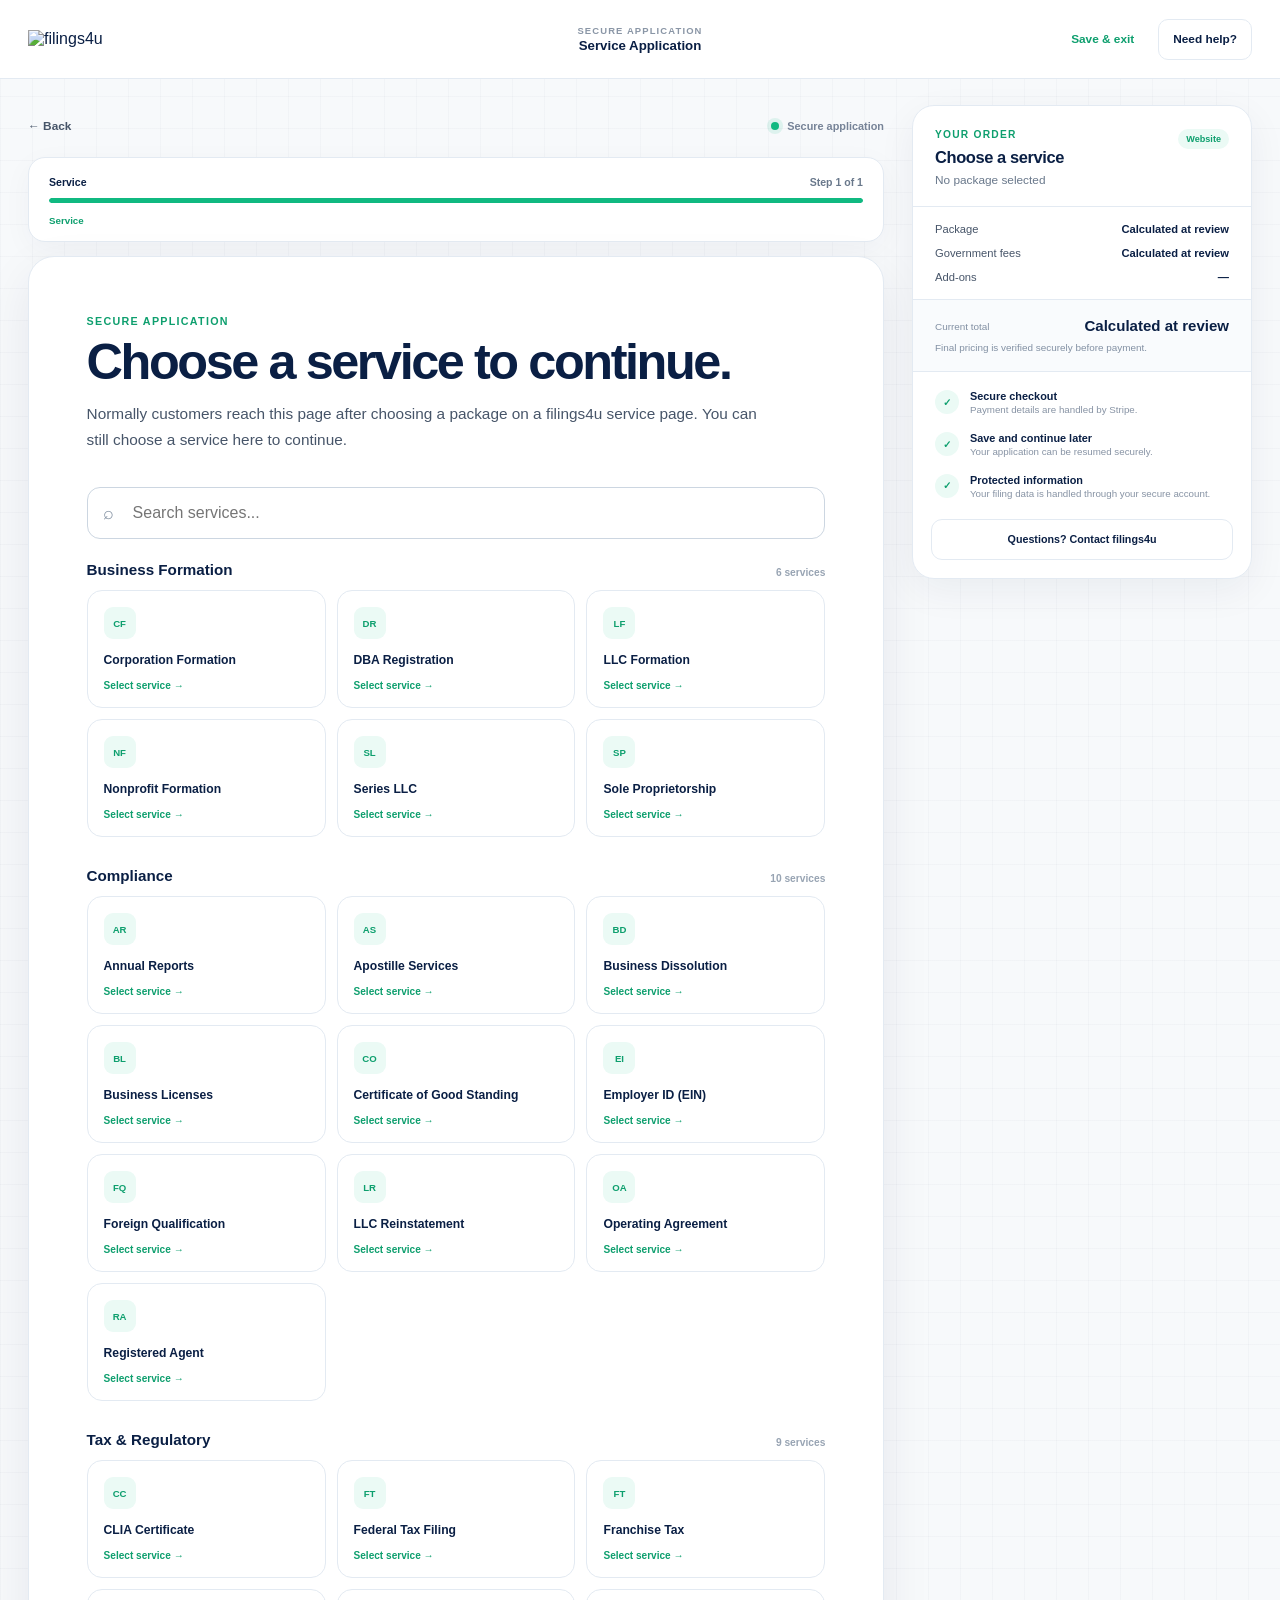
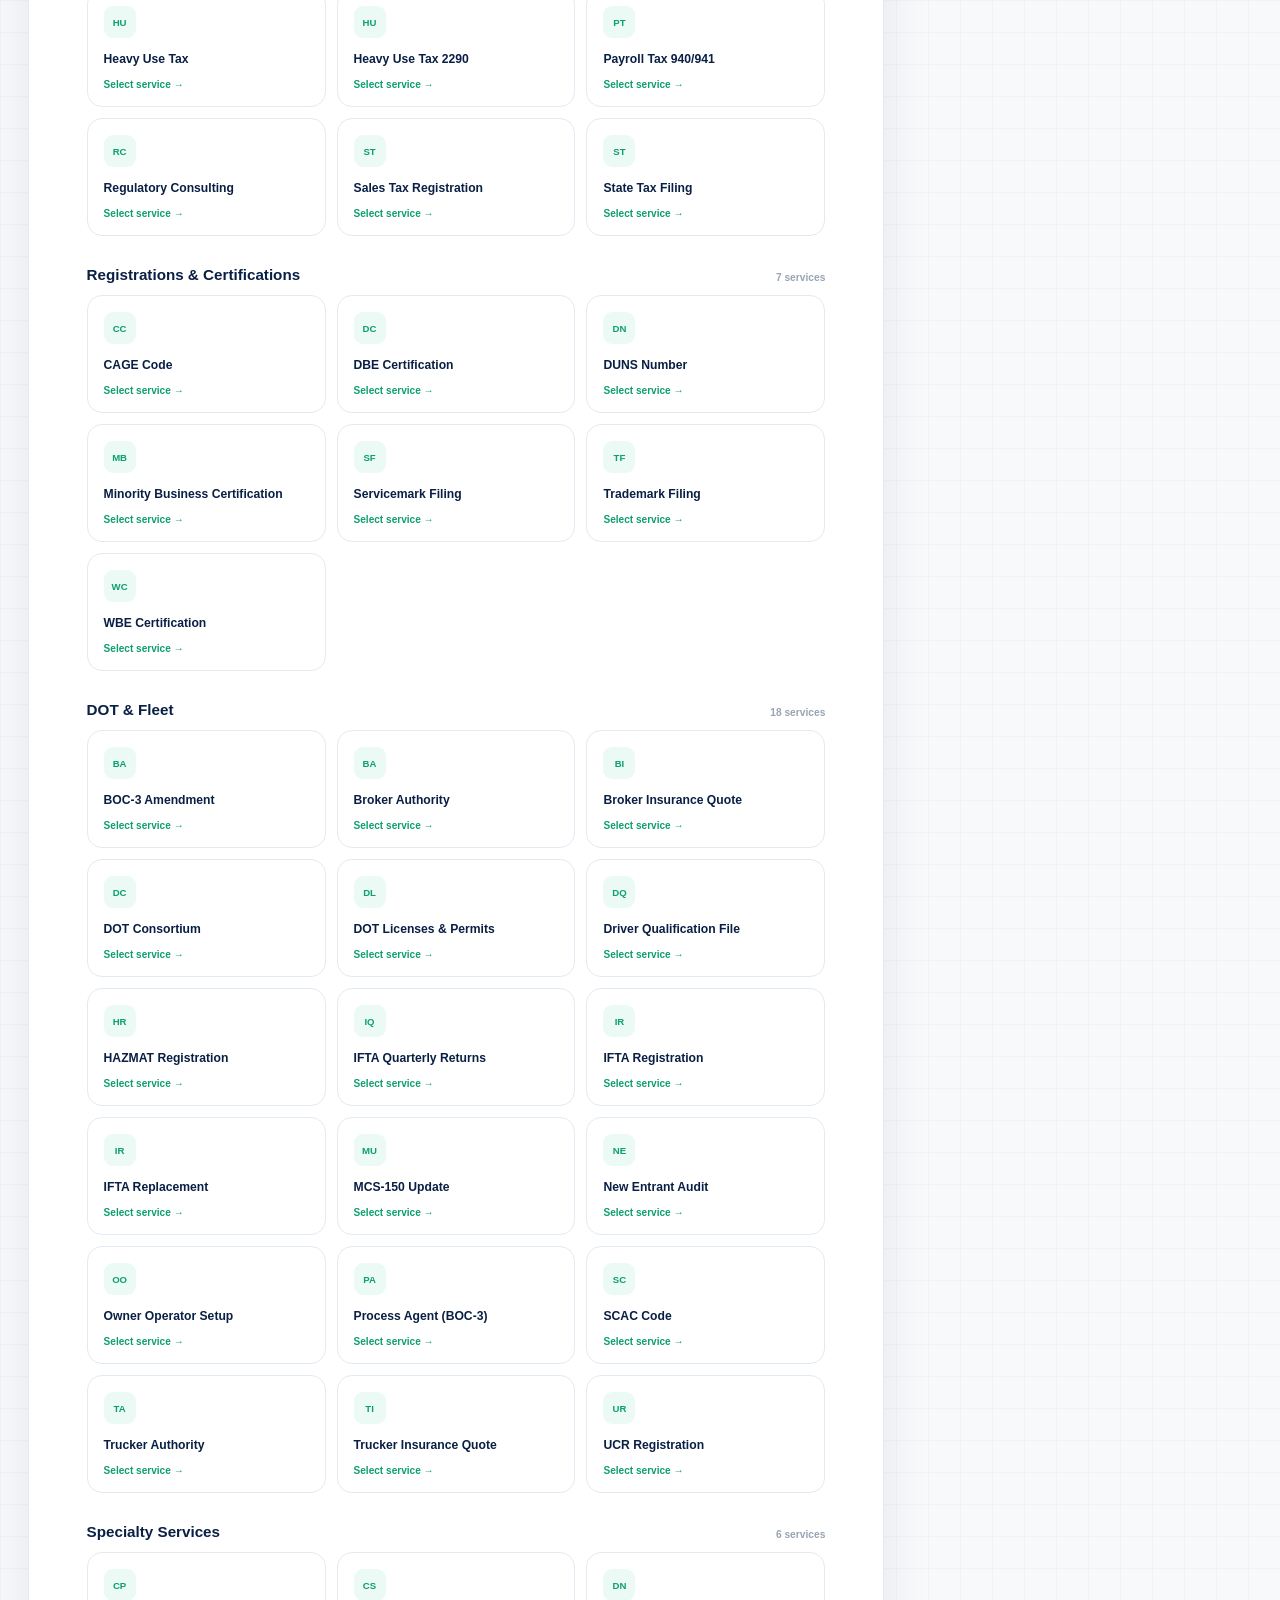
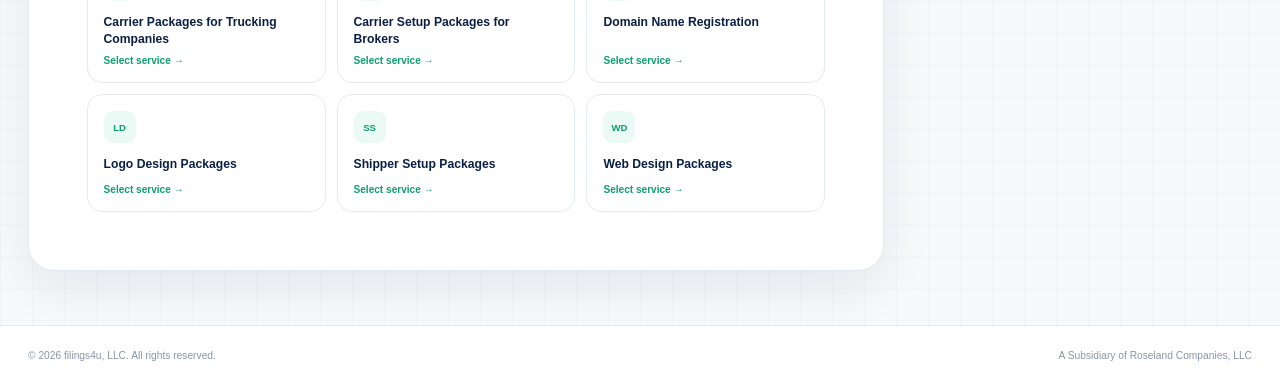
==== commit 41eb7afe: "updates" ====
--- a/wizard-v2-standalone.html
+++ b/wizard-v2-standalone.html
@@ -1073,7 +1073,7 @@
   },8000);
 </script>
 <script>
-window.__F4U_INLINE_REGISTRY__={"version":2,"service_count":55,"services":[{"key":"annual-reports","title":"Annual Reports","category":"Compliance","enabled":true,"requires_jurisdiction":null,"requires_authorization":null,"form_module":"assets/js/forms/annual-reports.js"},{"key":"apostille-services","title":"Apostille Services","category":"Compliance","enabled":true,"requires_jurisdiction":null,"requires_authorization":null,"form_module":"assets/js/forms/apostille-services.js"},{"key":"boc-3-amendment","title":"BOC-3 Amendment","category":"DOT & Fleet","enabled":true,"requires_jurisdiction":null,"requires_authorization":null,"form_module":"assets/js/forms/boc-3-amendment.js"},{"key":"broker-authority","title":"Broker Authority","category":"DOT & Fleet","enabled":true,"requires_jurisdiction":null,"requires_authorization":null,"form_module":"assets/js/forms/broker-authority.js"},{"key":"broker-insurance-quote","title":"Broker Insurance Quote","category":"DOT & Fleet","enabled":true,"requires_jurisdiction":null,"requires_authorization":null,"form_module":"assets/js/forms/broker-insurance-quote.js"},{"key":"business-licenses","title":"Business Licenses","category":"Compliance","enabled":true,"requires_jurisdiction":null,"requires_authorization":null,"form_module":"assets/js/forms/business-licenses.js"},{"key":"cage-code","title":"CAGE Code","category":"Registrations & Certifications","enabled":true,"requires_jurisdiction":null,"requires_authorization":null,"form_module":"assets/js/forms/cage-code.js"},{"key":"certificate-of-good-standing","title":"Certificate of Good Standing","category":"Compliance","enabled":true,"requires_jurisdiction":null,"requires_authorization":null,"form_module":"assets/js/forms/certificate-of-good-standing.js"},{"key":"clia-certificate","title":"CLIA Certificate","category":"Tax & Regulatory","enabled":true,"requires_jurisdiction":null,"requires_authorization":null,"form_module":"assets/js/forms/clia-certificate.js"},{"key":"corporations","title":"Corporation Formation","category":"Business Formation","enabled":true,"requires_jurisdiction":null,"requires_authorization":null,"form_module":"assets/js/forms/corporations.js"},{"key":"dba-registration","title":"DBA Registration","category":"Business Formation","enabled":true,"requires_jurisdiction":null,"requires_authorization":null,"form_module":"assets/js/forms/dba-registration.js"},{"key":"dbe-certification","title":"DBE Certification","category":"Registrations & Certifications","enabled":true,"requires_jurisdiction":null,"requires_authorization":null,"form_module":"assets/js/forms/dbe-certification.js"},{"key":"dissolution","title":"Business Dissolution","category":"Compliance","enabled":true,"requires_jurisdiction":null,"requires_authorization":null,"form_module":"assets/js/forms/dissolution.js"},{"key":"dot-consortium","title":"DOT Consortium","category":"DOT & Fleet","enabled":true,"requires_jurisdiction":null,"requires_authorization":null,"form_module":"assets/js/forms/dot-consortium.js"},{"key":"dot-permits","title":"DOT Licenses & Permits","category":"DOT & Fleet","enabled":true,"requires_jurisdiction":null,"requires_authorization":null,"form_module":"assets/js/forms/dot-permits.js"},{"key":"driver-file","title":"Driver Qualification File","category":"DOT & Fleet","enabled":true,"requires_jurisdiction":null,"requires_authorization":null,"form_module":"assets/js/forms/driver-file.js"},{"key":"duns-number","title":"DUNS Number","category":"Registrations & Certifications","enabled":true,"requires_jurisdiction":null,"requires_authorization":null,"form_module":"assets/js/forms/duns-number.js"},{"key":"employer-id-ein","title":"Employer ID (EIN)","category":"Compliance","enabled":true,"requires_jurisdiction":null,"requires_authorization":null,"form_module":"assets/js/forms/employer-id-ein.js"},{"key":"federal-tax","title":"Federal Tax Filing","category":"Tax & Regulatory","enabled":true,"requires_jurisdiction":null,"requires_authorization":null,"form_module":"assets/js/forms/federal-tax.js"},{"key":"foreign-qualification","title":"Foreign Qualification","category":"Compliance","enabled":true,"requires_jurisdiction":null,"requires_authorization":null,"form_module":"assets/js/forms/foreign-qualification.js"},{"key":"franchise-tax","title":"Franchise Tax","category":"Tax & Regulatory","enabled":true,"requires_jurisdiction":null,"requires_authorization":null,"form_module":"assets/js/forms/franchise-tax.js"},{"key":"hazmat-registration","title":"HAZMAT Registration","category":"DOT & Fleet","enabled":true,"requires_jurisdiction":null,"requires_authorization":null,"form_module":"assets/js/forms/hazmat-registration.js"},{"key":"heavy-use-tax","title":"Heavy Use Tax","category":"Tax & Regulatory","enabled":true,"requires_jurisdiction":null,"requires_authorization":null,"form_module":"assets/js/forms/heavy-use-tax.js"},{"key":"heavy-use-tax-2290","title":"Heavy Use Tax 2290","category":"Tax & Regulatory","enabled":true,"requires_jurisdiction":null,"requires_authorization":null,"form_module":"assets/js/forms/heavy-use-tax-2290.js"},{"key":"ifta-quarterly-returns","title":"IFTA Quarterly Returns","category":"DOT & Fleet","enabled":true,"requires_jurisdiction":null,"requires_authorization":null,"form_module":"assets/js/forms/ifta-quarterly-returns.js"},{"key":"ifta-registration","title":"IFTA Registration","category":"DOT & Fleet","enabled":true,"requires_jurisdiction":null,"requires_authorization":null,"form_module":"assets/js/forms/ifta-registration.js"},{"key":"ifta-replacement","title":"IFTA Replacement","category":"DOT & Fleet","enabled":true,"requires_jurisdiction":null,"requires_authorization":null,"form_module":"assets/js/forms/ifta-replacement.js"},{"key":"llc-formation","title":"LLC Formation","category":"Business Formation","enabled":true,"requires_jurisdiction":null,"requires_authorization":null,"form_module":"assets/js/forms/llc-formation.js"},{"key":"llc-reinstatement","title":"LLC Reinstatement","category":"Compliance","enabled":true,"requires_jurisdiction":null,"requires_authorization":null,"form_module":"assets/js/forms/llc-reinstatement.js"},{"key":"mcs-150-update","title":"MCS-150 Update","category":"DOT & Fleet","enabled":true,"requires_jurisdiction":null,"requires_authorization":null,"form_module":"assets/js/forms/mcs-150-update.js"},{"key":"minority-certificate","title":"Minority Business Certification","category":"Registrations & Certifications","enabled":true,"requires_jurisdiction":null,"requires_authorization":null,"form_module":"assets/js/forms/minority-certificate.js"},{"key":"new-entrant-audit","title":"New Entrant Audit","category":"DOT & Fleet","enabled":true,"requires_jurisdiction":null,"requires_authorization":null,"form_module":"assets/js/forms/new-entrant-audit.js"},{"key":"nonprofits","title":"Nonprofit Formation","category":"Business Formation","enabled":true,"requires_jurisdiction":null,"requires_authorization":null,"form_module":"assets/js/forms/nonprofits.js"},{"key":"operating-agreement","title":"Operating Agreement","category":"Compliance","enabled":true,"requires_jurisdiction":null,"requires_authorization":null,"form_module":"assets/js/forms/operating-agreement.js"},{"key":"owner-operators","title":"Owner Operator Setup","category":"DOT & Fleet","enabled":true,"requires_jurisdiction":null,"requires_authorization":null,"form_module":"assets/js/forms/owner-operators.js"},{"key":"payroll-tax-940-941","title":"Payroll Tax 940/941","category":"Tax & Regulatory","enabled":true,"requires_jurisdiction":null,"requires_authorization":null,"form_module":"assets/js/forms/payroll-tax-940-941.js"},{"key":"process-agents-boc-3","title":"Process Agent (BOC-3)","category":"DOT & Fleet","enabled":true,"requires_jurisdiction":null,"requires_authorization":null,"form_module":"assets/js/forms/process-agents-boc-3.js"},{"key":"registered-agent","title":"Registered Agent","category":"Compliance","enabled":true,"requires_jurisdiction":null,"requires_authorization":null,"form_module":"assets/js/forms/registered-agent.js"},{"key":"regulatory-consulting","title":"Regulatory Consulting","category":"Tax & Regulatory","enabled":true,"requires_jurisdiction":null,"requires_authorization":null,"form_module":"assets/js/forms/regulatory-consulting.js"},{"key":"sales-tax-registration","title":"Sales Tax Registration","category":"Tax & Regulatory","enabled":true,"requires_jurisdiction":null,"requires_authorization":null,"form_module":"assets/js/forms/sales-tax-registration.js"},{"key":"scac-code","title":"SCAC Code","category":"DOT & Fleet","enabled":true,"requires_jurisdiction":null,"requires_authorization":null,"form_module":"assets/js/forms/scac-code.js"},{"key":"series-llc","title":"Series LLC","category":"Business Formation","enabled":true,"requires_jurisdiction":null,"requires_authorization":null,"form_module":"assets/js/forms/series-llc.js"},{"key":"servicemark-filing","title":"Servicemark Filing","category":"Registrations & Certifications","enabled":true,"requires_jurisdiction":null,"requires_authorization":null,"form_module":"assets/js/forms/servicemark-filing.js"},{"key":"sole-proprietorship","title":"Sole Proprietorship","category":"Business Formation","enabled":true,"requires_jurisdiction":null,"requires_authorization":null,"form_module":"assets/js/forms/sole-proprietorship.js"},{"key":"state-tax","title":"State Tax Filing","category":"Tax & Regulatory","enabled":true,"requires_jurisdiction":null,"requires_authorization":null,"form_module":"assets/js/forms/state-tax.js"},{"key":"trademark-filing","title":"Trademark Filing","category":"Registrations & Certifications","enabled":true,"requires_jurisdiction":null,"requires_authorization":null,"form_module":"assets/js/forms/trademark-filing.js"},{"key":"trucker-authority","title":"Trucker Authority","category":"DOT & Fleet","enabled":true,"requires_jurisdiction":null,"requires_authorization":null,"form_module":"assets/js/forms/trucker-authority.js"},{"key":"trucker-insurance-quote","title":"Trucker Insurance Quote","category":"DOT & Fleet","enabled":true,"requires_jurisdiction":null,"requires_authorization":null,"form_module":"assets/js/forms/trucker-insurance-quote.js"},{"key":"ucr-registration","title":"UCR Registration","category":"DOT & Fleet","enabled":true,"requires_jurisdiction":null,"requires_authorization":null,"form_module":"assets/js/forms/ucr-registration.js"},{"key":"wbe-certification","title":"WBE Certification","category":"Registrations & Certifications","enabled":true,"requires_jurisdiction":null,"requires_authorization":null,"form_module":"assets/js/forms/wbe-certification.js"},{"key":"web-design-packages","title":"Web Design Packages","category":"Specialty Services","enabled":true,"requires_jurisdiction":null,"requires_authorization":null,"form_module":"assets/js/forms/web-design-packages.js"},{"key":"logo-design-packages","title":"Logo Design Packages","category":"Specialty Services","enabled":true,"requires_jurisdiction":null,"requires_authorization":null,"form_module":"assets/js/forms/logo-design-packages.js"},{"key":"shipper-packages","title":"Shipper Setup Packages","category":"Specialty Services","enabled":true,"requires_jurisdiction":null,"requires_authorization":null,"form_module":"assets/js/forms/shipper-packages.js"},{"key":"carrier-packages-brokers","title":"Carrier Setup Packages for Brokers","category":"Specialty Services","enabled":true,"requires_jurisdiction":null,"requires_authorization":null,"form_module":"assets/js/forms/carrier-packages-brokers.js"},{"key":"carrier-packages-truckers","title":"Carrier Packages for Trucking Companies","category":"Specialty Services","enabled":true,"requires_jurisdiction":null,"requires_authorization":null,"form_module":"assets/js/forms/carrier-packages-truckers.js"}]};
+window.__F4U_INLINE_REGISTRY__={"version":3,"service_count":56,"services":[{"key":"annual-reports","title":"Annual Reports","category":"Compliance","enabled":true,"requires_jurisdiction":null,"requires_authorization":null,"form_module":"assets/js/forms/annual-reports.js"},{"key":"apostille-services","title":"Apostille Services","category":"Compliance","enabled":true,"requires_jurisdiction":null,"requires_authorization":null,"form_module":"assets/js/forms/apostille-services.js"},{"key":"boc-3-amendment","title":"BOC-3 Amendment","category":"DOT & Fleet","enabled":true,"requires_jurisdiction":null,"requires_authorization":null,"form_module":"assets/js/forms/boc-3-amendment.js"},{"key":"broker-authority","title":"Broker Authority","category":"DOT & Fleet","enabled":true,"requires_jurisdiction":null,"requires_authorization":null,"form_module":"assets/js/forms/broker-authority.js"},{"key":"broker-insurance-quote","title":"Broker Insurance Quote","category":"DOT & Fleet","enabled":true,"requires_jurisdiction":null,"requires_authorization":null,"form_module":"assets/js/forms/broker-insurance-quote.js"},{"key":"business-licenses","title":"Business Licenses","category":"Compliance","enabled":true,"requires_jurisdiction":null,"requires_authorization":null,"form_module":"assets/js/forms/business-licenses.js"},{"key":"cage-code","title":"CAGE Code","category":"Registrations & Certifications","enabled":true,"requires_jurisdiction":null,"requires_authorization":null,"form_module":"assets/js/forms/cage-code.js"},{"key":"certificate-of-good-standing","title":"Certificate of Good Standing","category":"Compliance","enabled":true,"requires_jurisdiction":null,"requires_authorization":null,"form_module":"assets/js/forms/certificate-of-good-standing.js"},{"key":"clia-certificate","title":"CLIA Certificate","category":"Tax & Regulatory","enabled":true,"requires_jurisdiction":null,"requires_authorization":null,"form_module":"assets/js/forms/clia-certificate.js"},{"key":"corporations","title":"Corporation Formation","category":"Business Formation","enabled":true,"requires_jurisdiction":null,"requires_authorization":null,"form_module":"assets/js/forms/corporations.js"},{"key":"dba-registration","title":"DBA Registration","category":"Business Formation","enabled":true,"requires_jurisdiction":null,"requires_authorization":null,"form_module":"assets/js/forms/dba-registration.js"},{"key":"dbe-certification","title":"DBE Certification","category":"Registrations & Certifications","enabled":true,"requires_jurisdiction":null,"requires_authorization":null,"form_module":"assets/js/forms/dbe-certification.js"},{"key":"dissolution","title":"Business Dissolution","category":"Compliance","enabled":true,"requires_jurisdiction":null,"requires_authorization":null,"form_module":"assets/js/forms/dissolution.js"},{"key":"dot-consortium","title":"DOT Consortium","category":"DOT & Fleet","enabled":true,"requires_jurisdiction":null,"requires_authorization":null,"form_module":"assets/js/forms/dot-consortium.js"},{"key":"dot-permits","title":"DOT Licenses & Permits","category":"DOT & Fleet","enabled":true,"requires_jurisdiction":null,"requires_authorization":null,"form_module":"assets/js/forms/dot-permits.js"},{"key":"driver-file","title":"Driver Qualification File","category":"DOT & Fleet","enabled":true,"requires_jurisdiction":null,"requires_authorization":null,"form_module":"assets/js/forms/driver-file.js"},{"key":"duns-number","title":"DUNS Number","category":"Registrations & Certifications","enabled":true,"requires_jurisdiction":null,"requires_authorization":null,"form_module":"assets/js/forms/duns-number.js"},{"key":"employer-id-ein","title":"Employer ID (EIN)","category":"Compliance","enabled":true,"requires_jurisdiction":null,"requires_authorization":null,"form_module":"assets/js/forms/employer-id-ein.js"},{"key":"federal-tax","title":"Federal Tax Filing","category":"Tax & Regulatory","enabled":true,"requires_jurisdiction":null,"requires_authorization":null,"form_module":"assets/js/forms/federal-tax.js"},{"key":"foreign-qualification","title":"Foreign Qualification","category":"Compliance","enabled":true,"requires_jurisdiction":null,"requires_authorization":null,"form_module":"assets/js/forms/foreign-qualification.js"},{"key":"franchise-tax","title":"Franchise Tax","category":"Tax & Regulatory","enabled":true,"requires_jurisdiction":null,"requires_authorization":null,"form_module":"assets/js/forms/franchise-tax.js"},{"key":"hazmat-registration","title":"HAZMAT Registration","category":"DOT & Fleet","enabled":true,"requires_jurisdiction":null,"requires_authorization":null,"form_module":"assets/js/forms/hazmat-registration.js"},{"key":"heavy-use-tax","title":"Heavy Use Tax","category":"Tax & Regulatory","enabled":true,"requires_jurisdiction":null,"requires_authorization":null,"form_module":"assets/js/forms/heavy-use-tax.js"},{"key":"heavy-use-tax-2290","title":"Heavy Use Tax 2290","category":"Tax & Regulatory","enabled":true,"requires_jurisdiction":null,"requires_authorization":null,"form_module":"assets/js/forms/heavy-use-tax-2290.js"},{"key":"ifta-quarterly-returns","title":"IFTA Quarterly Returns","category":"DOT & Fleet","enabled":true,"requires_jurisdiction":null,"requires_authorization":null,"form_module":"assets/js/forms/ifta-quarterly-returns.js"},{"key":"ifta-registration","title":"IFTA Registration","category":"DOT & Fleet","enabled":true,"requires_jurisdiction":null,"requires_authorization":null,"form_module":"assets/js/forms/ifta-registration.js"},{"key":"ifta-replacement","title":"IFTA Replacement","category":"DOT & Fleet","enabled":true,"requires_jurisdiction":null,"requires_authorization":null,"form_module":"assets/js/forms/ifta-replacement.js"},{"key":"llc-formation","title":"LLC Formation","category":"Business Formation","enabled":true,"requires_jurisdiction":null,"requires_authorization":null,"form_module":"assets/js/forms/llc-formation.js"},{"key":"llc-reinstatement","title":"LLC Reinstatement","category":"Compliance","enabled":true,"requires_jurisdiction":null,"requires_authorization":null,"form_module":"assets/js/forms/llc-reinstatement.js"},{"key":"mcs-150-update","title":"MCS-150 Update","category":"DOT & Fleet","enabled":true,"requires_jurisdiction":null,"requires_authorization":null,"form_module":"assets/js/forms/mcs-150-update.js"},{"key":"minority-certificate","title":"Minority Business Certification","category":"Registrations & Certifications","enabled":true,"requires_jurisdiction":null,"requires_authorization":null,"form_module":"assets/js/forms/minority-certificate.js"},{"key":"new-entrant-audit","title":"New Entrant Audit","category":"DOT & Fleet","enabled":true,"requires_jurisdiction":null,"requires_authorization":null,"form_module":"assets/js/forms/new-entrant-audit.js"},{"key":"nonprofits","title":"Nonprofit Formation","category":"Business Formation","enabled":true,"requires_jurisdiction":null,"requires_authorization":null,"form_module":"assets/js/forms/nonprofits.js"},{"key":"operating-agreement","title":"Operating Agreement","category":"Compliance","enabled":true,"requires_jurisdiction":null,"requires_authorization":null,"form_module":"assets/js/forms/operating-agreement.js"},{"key":"owner-operators","title":"Owner Operator Setup","category":"DOT & Fleet","enabled":true,"requires_jurisdiction":null,"requires_authorization":null,"form_module":"assets/js/forms/owner-operators.js"},{"key":"payroll-tax-940-941","title":"Payroll Tax 940/941","category":"Tax & Regulatory","enabled":true,"requires_jurisdiction":null,"requires_authorization":null,"form_module":"assets/js/forms/payroll-tax-940-941.js"},{"key":"process-agents-boc-3","title":"Process Agent (BOC-3)","category":"DOT & Fleet","enabled":true,"requires_jurisdiction":null,"requires_authorization":null,"form_module":"assets/js/forms/process-agents-boc-3.js"},{"key":"registered-agent","title":"Registered Agent","category":"Compliance","enabled":true,"requires_jurisdiction":null,"requires_authorization":null,"form_module":"assets/js/forms/registered-agent.js"},{"key":"regulatory-consulting","title":"Regulatory Consulting","category":"Tax & Regulatory","enabled":true,"requires_jurisdiction":null,"requires_authorization":null,"form_module":"assets/js/forms/regulatory-consulting.js"},{"key":"sales-tax-registration","title":"Sales Tax Registration","category":"Tax & Regulatory","enabled":true,"requires_jurisdiction":null,"requires_authorization":null,"form_module":"assets/js/forms/sales-tax-registration.js"},{"key":"scac-code","title":"SCAC Code","category":"DOT & Fleet","enabled":true,"requires_jurisdiction":null,"requires_authorization":null,"form_module":"assets/js/forms/scac-code.js"},{"key":"series-llc","title":"Series LLC","category":"Business Formation","enabled":true,"requires_jurisdiction":null,"requires_authorization":null,"form_module":"assets/js/forms/series-llc.js"},{"key":"servicemark-filing","title":"Servicemark Filing","category":"Registrations & Certifications","enabled":true,"requires_jurisdiction":null,"requires_authorization":null,"form_module":"assets/js/forms/servicemark-filing.js"},{"key":"sole-proprietorship","title":"Sole Proprietorship","category":"Business Formation","enabled":true,"requires_jurisdiction":null,"requires_authorization":null,"form_module":"assets/js/forms/sole-proprietorship.js"},{"key":"state-tax","title":"State Tax Filing","category":"Tax & Regulatory","enabled":true,"requires_jurisdiction":null,"requires_authorization":null,"form_module":"assets/js/forms/state-tax.js"},{"key":"trademark-filing","title":"Trademark Filing","category":"Registrations & Certifications","enabled":true,"requires_jurisdiction":null,"requires_authorization":null,"form_module":"assets/js/forms/trademark-filing.js"},{"key":"trucker-authority","title":"Trucker Authority","category":"DOT & Fleet","enabled":true,"requires_jurisdiction":null,"requires_authorization":null,"form_module":"assets/js/forms/trucker-authority.js"},{"key":"trucker-insurance-quote","title":"Trucker Insurance Quote","category":"DOT & Fleet","enabled":true,"requires_jurisdiction":null,"requires_authorization":null,"form_module":"assets/js/forms/trucker-insurance-quote.js"},{"key":"ucr-registration","title":"UCR Registration","category":"DOT & Fleet","enabled":true,"requires_jurisdiction":null,"requires_authorization":null,"form_module":"assets/js/forms/ucr-registration.js"},{"key":"wbe-certification","title":"WBE Certification","category":"Registrations & Certifications","enabled":true,"requires_jurisdiction":null,"requires_authorization":null,"form_module":"assets/js/forms/wbe-certification.js"},{"key":"web-design-packages","title":"Web Design Packages","category":"Specialty Services","enabled":true,"requires_jurisdiction":null,"requires_authorization":null,"form_module":"assets/js/forms/web-design-packages.js"},{"key":"logo-design-packages","title":"Logo Design Packages","category":"Specialty Services","enabled":true,"requires_jurisdiction":null,"requires_authorization":null,"form_module":"assets/js/forms/logo-design-packages.js"},{"key":"domain-name-registration","title":"Domain Name Registration","category":"Specialty Services","enabled":true,"requires_jurisdiction":false,"requires_authorization":false,"form_module":"assets/js/domain-name-registration.js"},{"key":"shipper-packages","title":"Shipper Setup Packages","category":"Specialty Services","enabled":true,"requires_jurisdiction":null,"requires_authorization":null,"form_module":"assets/js/forms/shipper-packages.js"},{"key":"carrier-packages-brokers","title":"Carrier Setup Packages for Brokers","category":"Specialty Services","enabled":true,"requires_jurisdiction":null,"requires_authorization":null,"form_module":"assets/js/forms/carrier-packages-brokers.js"},{"key":"carrier-packages-truckers","title":"Carrier Packages for Trucking Companies","category":"Specialty Services","enabled":true,"requires_jurisdiction":null,"requires_authorization":null,"form_module":"assets/js/forms/carrier-packages-truckers.js"}]};
 </script>
 <script>
 const CFG=window.F4U_WIZARD_CONFIG;
@@ -1174,6 +1174,7 @@
   "sales-tax-registration":{jurisdiction:true,authorization:true},
   "web-design-packages":{jurisdiction:false,authorization:false},
   "logo-design-packages":{jurisdiction:false,authorization:false},
+  "domain-name-registration":{jurisdiction:false,authorization:false},
   "shipper-packages":{jurisdiction:false,authorization:false},
   "carrier-packages-brokers":{jurisdiction:false,authorization:false},
   "carrier-packages-truckers":{jurisdiction:false,authorization:false}
